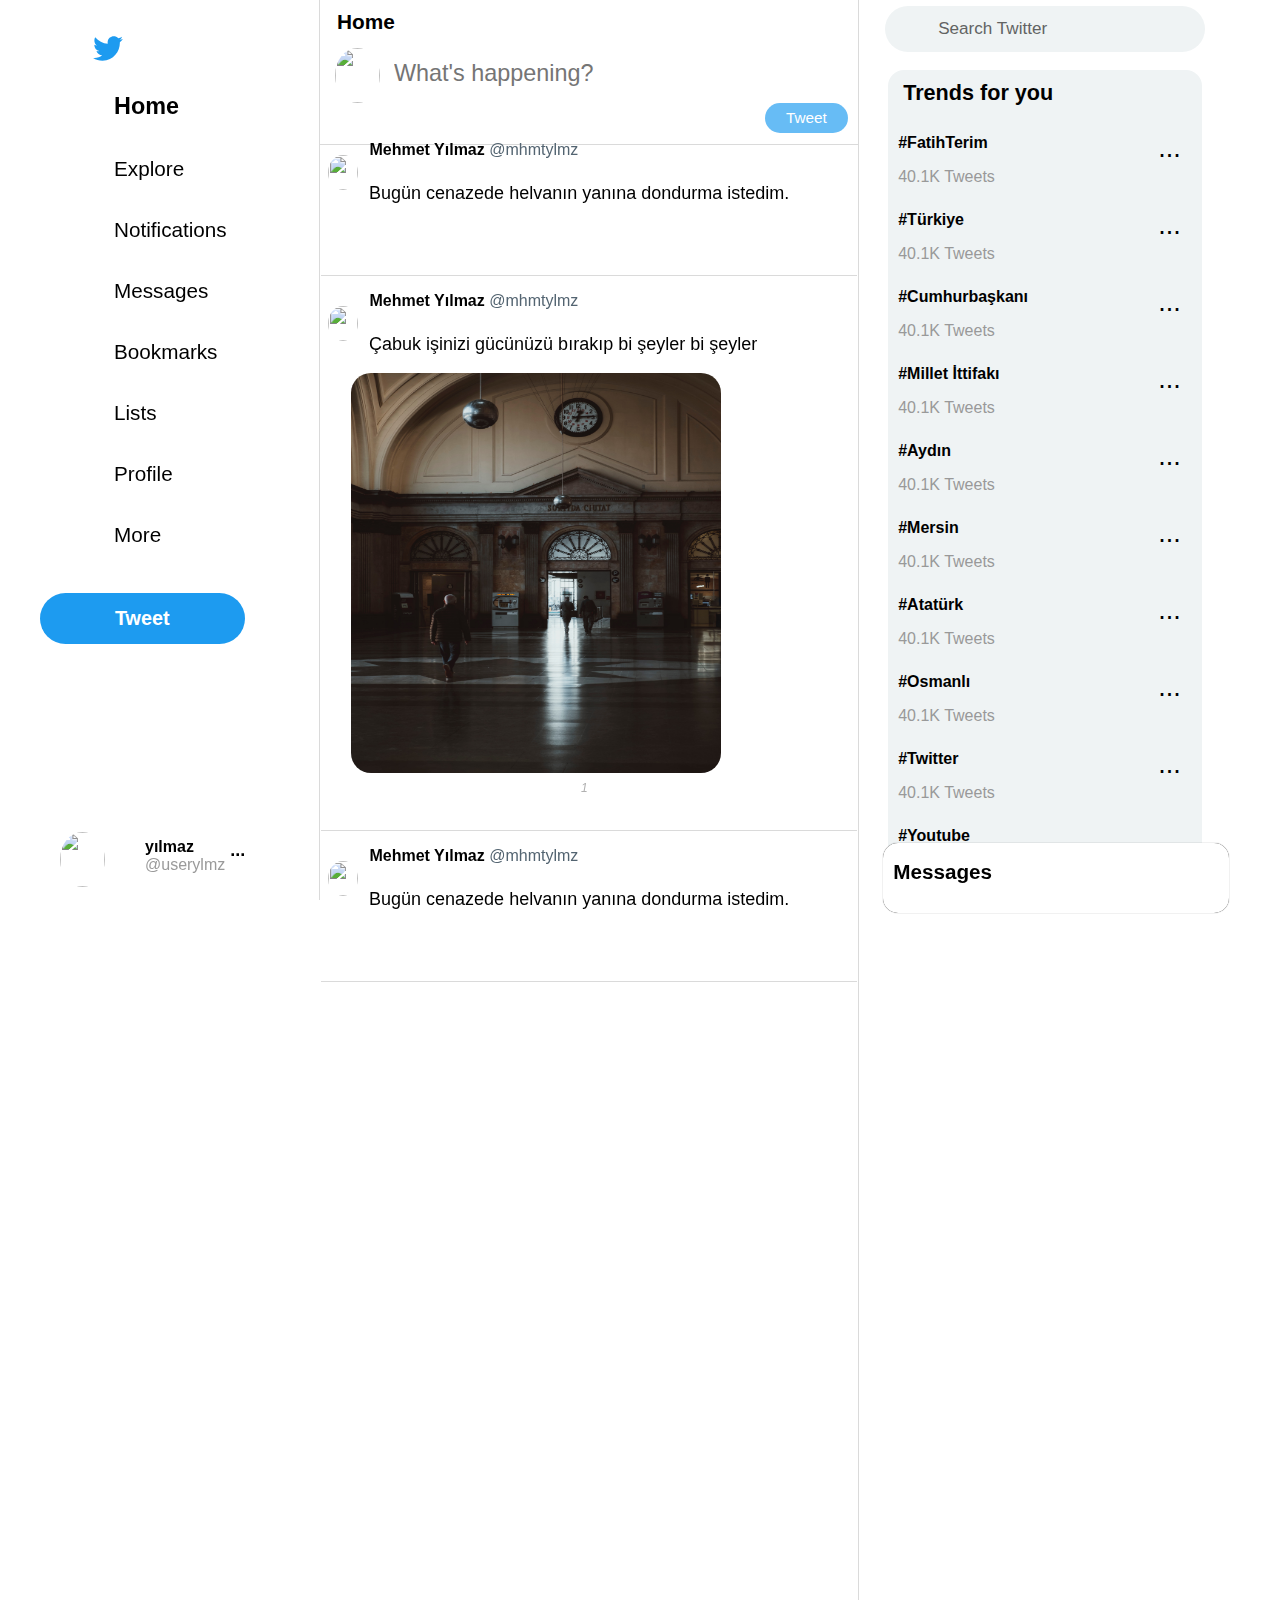
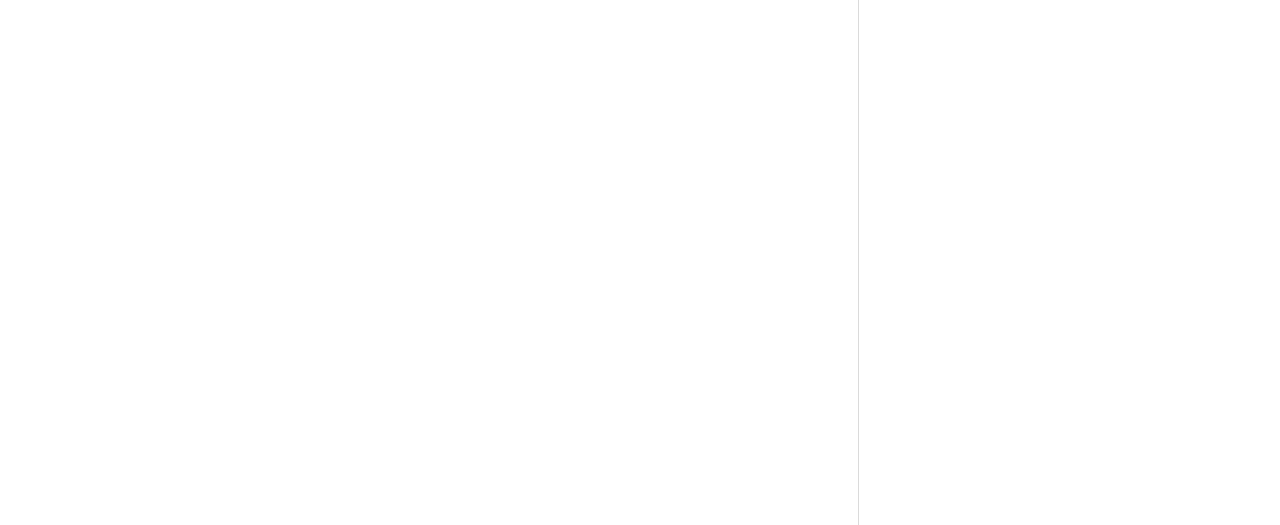
==== index.html @ 1d2d5c1d "finished" ====
<!DOCTYPE html>
<html lang="en">
<head>
    <meta charset="UTF-8">
    <meta http-equiv="X-UA-Compatible" content="IE=edge">
    <meta name="viewport" content="width=device-width, initial-scale=1.0">
    <link rel="stylesheet" href="https://cdnjs.cloudflare.com/ajax/libs/font-awesome/6.1.2/css/all.min.css" integrity="sha512-1sCRPdkRXhBV2PBLUdRb4tMg1w2YPf37qatUFeS7zlBy7jJI8Lf4VHwWfZZfpXtYSLy85pkm9GaYVYMfw5BC1A==" crossorigin="anonymous" referrerpolicy="no-referrer" />
    <link href="https://fonts.googleapis.com/icon?family=Material+Icons" rel="stylesheet">
    <link rel="stylesheet" href="style.css">
    <script src="index.js"></script>
    <title>Home/Twitter</title>
</head>
<body>
    <header>
        <div class="fixed">
           <button class="active-btn" onclick="activeSidebar()"> <img width="30" height="35px" style="border-radius: 50%; margin:15px 7px;"  src="images/profile.jpg" alt=""> </button>
            <h1>Home</h1>
            <i class="fa-regular fa-star"></i>
         </div>
         <div class="fixed-mobile">
            <button class="active-btn" onclick="activeSidebar()"> 
                <img width="30" height="35px" style="border-radius: 50%; margin:15px 7px;"  src="images/profile.jpg" alt=""> 
            </button>
             <h1>Home</h1>
             <i class="fa-regular fa-star"></i>
          </div>
        <div class="public">
         <div id="sidebarLeftMobile">
            <h2 style="position: absolute; font-size: 15px; margin-left:-15px; margin-top: 15px; top: 0;">Account İnfo</h2>
            <button type="button" onclick="closeSidebar()" id="close" aria-hidden="true">&times;</button>
            <a href="">
                  <img height="45px" width="35px" style="border-radius: 50%;" src="images/profile.jpg" alt="">
            </a>
            <i id="plus" class="fa-light fa-plus"></i>
            <p><strong>Yılmaz</strong> <br> <span style="padding: 0; color: gray;">@userylmz</span>
            <br> <br> <strong>500</strong> <span style="padding: 0;">Fallowing</span style="padding:0;"> <strong>400</strong> <span style="padding: 0;">Fallowers</span> </p>
            <a href="profile.html"><i class="fa-regular fa-user"></i><span>Profile</span></a> 
            <a href="lists.html"><i class="fa-solid fa-list"></i><span>Lists</span></a>
            <a href="explore.html"><i class="fa-solid fa-location-dot"></i><span>Topics</span></a>
            <a href="bookmarks.html"><i class="fa-regular fa-bookmark"></i><span>Bookmarks</span></a>
            <a href=""><i class="fa-solid fa-bolt"></i><span>Moments</span></a>
            <a href=""><i class="fa-regular fa-newspaper"></i><span>NewsLetters</span></a>
            <a href=""><i class="fa-solid fa-rocket"></i><span>Proffessionals</span></a>
            <a href=""><i class="fa-solid fa-arrow-up-right-from-square"></i><span>Twitter Ads</span></a>
            <a href=""><i class="fa-solid fa-chart-simple"></i><span>Analytics</span></a>
            <a href=""><i class="fa-solid fa-gear"></i><span>Setting & Privacy</span></a>
            <a href=""><i class="fa-solid fa-question"></i><span style="padding-left: 25px;">Help Center</span></a>
            <a href=""><i class="fa-solid fa-database"></i><span>Data Saver</span>
            <label class="toggle-switch">
            <input type="checkbox" checked>
            <span class="switch-box circle"></span>
            </label>
            </a>
            <a href=""><i class="fa-solid fa-display"></i><span style="padding-left: 14px;">Display</span></a>
            <hr>
            <a href=""><span>Log out</span></a>
        </div>   
        <div class="sidebar-left">
        <div class="navbar">
         <a href="index.html"><i><img width="30" src="images/Twitter-logo.svg"  alt=""></i></a>
         <a href="index.html"><i class="fa-solid fa-house-chimney-window"></i><span style="font-weight: bold; font-size:2.6vh;">Home</span></a>
         <a href="explore.html"><i class="fa-regular fa-hashtag"></i><span>Explore</span></a>
         <a href="notifications.html"><i class="fa-regular fa-bell"></i><span>Notifications</span></a>
         <a href="messages.html"><i class="fa-regular fa-envelope"></i><span>Messages</span></a>
         <a href="bookmarks.html"><i class="fa-regular fa-bookmark"></i><span>Bookmarks</span></a>
         <a href="lists.html"><i class="fa-solid fa-list"></i><span>Lists</span></a>
         <a href="profile.html"><i class="fa-regular fa-user"></i><span>Profile</span></a>
         <a href=""><i class="fa-solid fa-ellipsis"></i><span>More</span></a>
         <button class="twet-btn" >Tweet</button>
         <button class="twet-btn-circle">+<i class="fa-solid fa-feather-pointed"></i></button>
        </div>
    </div>
         <div class="sidebar-sub">
            <img height="55px" width="45px" style="border-radius: 50%;" src="images/profile.jpg" alt="">
            <p><strong>yılmaz</strong><br> <span style="color:rgba(128, 128, 128, 0.796);">@userylmz</span></p>
            <p style="float:right; margin-left:-5px; font-weight: bold;
            font-size: 2vh;">...</p>
         </div>
         <div class="sidebar-top">
         <div style="display: flex;">
            <img style="margin-left: 15px; border-radius: 50%;" width="45" height="55px" src="images/profile.jpg" alt="">
            <input placeholder="What's happening?" type="text">
         </div>
         <div class="sidebar-top-icon">
         <a href=""><i class="fa-regular fa-image"></i></a>
         <a href=""><i class="fa-solid fa-gift"></i></a>
         <a href=""><i class="fa-solid fa-square-poll-horizontal"></i></a>
         <a href=""><i class="fa-regular fa-face-grin"></i></i></a>
         <a href=""><i class="fa-regular fa-calendar"></i></a>
         <a href=""><i class="fa-solid fa-location-dot"></i></a>
         <button>Tweet</button>
        </div>
        </div>
        <div>
            <button class="tweet-btn-mobile">+<i class="fa-solid fa-feather"></i></button>
        </div>
        <div class="bottombox">
            <a href="index.html"><i class="fa-solid fa-house-chimney-window"></i></a>
            <a href="explore.html"><i class="fa-solid fa-magnifying-glass"></i></a>
            <a href="notifications.html"><i class="fa-regular fa-bell"></i></a>
            <a href="messages.html"><i class="fa-regular fa-envelope"></i></a>
        </div>
    </div>
    <div class="rightbox">
        <div class="search-container">
            <form action="">
              <button type="submit"><i class="fa-solid fa-magnifying-glass"></i></button>
              <input type="text" placeholder="Search Twitter" name="search">
            </form>
          </div>
          <div class="trend-container">
           <h2 style="font-size: 2.4vh; padding-left:15px; padding-top: 10px;">Trends for you</h2>
            <div class="trendbox">
            <a href="">#FatihTerim
            <p>40.1K Tweets</p>
            <button style="float: right;">...</button>
            </a>
           </div>
           <div class="trendbox">
            <a href="">#Türkiye
            <p>40.1K Tweets</p>
            <button style="float: right;">...</button>
            </a>
           </div>
           <div class="trendbox">
            <a href="">#Cumhurbaşkanı
            <p>40.1K Tweets</p>
            <button style="float: right;">...</button>
            </a>
           </div>
           <div class="trendbox">
            <a href="">#Millet İttifakı
            <p>40.1K Tweets</p>
            <button style="float: right;">...</button>
            </a>
           </div>
             <div class="trendbox">
            <a href="">#Aydın
            <p>40.1K Tweets</p>
            <button style="float: right;">...</button>
            </a>
           </div>
           <div class="trendbox">
            <a href="">#Mersin
            <p>40.1K Tweets</p>
            <button style="float: right;">...</button>
            </a>
           </div>
           <div class="trendbox">
            <a href="">#Atatürk
            <p>40.1K Tweets</p>
            <button style="float: right;">...</button>
            </a>
           </div>
           <div class="trendbox">
            <a href="">#Osmanlı
            <p>40.1K Tweets</p>
            <button style="float: right;">...</button>
            </a>
           </div>
           <div class="trendbox">
            <a href="">#Twitter
            <p>40.1K Tweets</p>
            <button style="float: right;">...</button>
            </a>
           </div>
           <div class="trendbox">
            <a href="">#Youtube
            <p>40.1K Tweets</p>
            <button style="float: right;">...</button>
            </a>
           </div>
           <a style="font-weight: normal; position:relative; top: -5px; color:rgb(29, 155, 240);" href="">Show more</a>
          </div>
          <div onclick="activeMessages()" class="messages-container">
            <h2 style="padding-left:10px; font-size: 2.3vh;">Messages</h2>
            <div class="messages-icon-box">
             <a href=""><i class="fa-solid fa-envelope-circle-check"></i></a>
             <a href=""><i class="fa-solid fa-chevron-up"></i></a>
            </div>
           </div>
            <div id="onMessageBox">
             <h3 style="margin-left: 10px;">Messages</h3>
             <i onclick="offMessageBox()" id="off" style="float:right; margin-right:10px; position:relative; top:-40px;" class="fa-solid fa-x"></i>
             <div style="height: 80px; width: 98%; position: relative; left: 5px; top: -10px;" class="tweet-box">
                 <img  width="30" height="35px" style="border-radius: 50%; margin:15px 7px;" src="images/profil1.webp" alt="">
                 <a href="">Kemal <span>@kmlfln . 7 Sep</span>
                 </a>
                 <p style="position: relative; left: 49px; top: -45px;" ><span>You awesome</span></p>
             </div>
             <div style="height: 80px; width: 98%; position: relative; left: 5px; top: -10px;" class="tweet-box">
                 <img  width="30" height="35px" style="border-radius: 50%; margin:15px 7px;" src="images/profil1.webp" alt="">
                 <a href="">Kemal <span>@kmlfln . 7 Sep</span>
                 </a>
                 <p style="position: relative; left: 49px; top: -45px;" ><span>You awesome</span></p>
             </div>
             <div style="height: 80px; width: 98%; position: relative; left: 5px; top: -10px;" class="tweet-box">
                 <img  width="30" height="35px" style="border-radius: 50%; margin:15px 7px;" src="images/profil1.webp" alt="">
                 <a href="">Kemal <span>@kmlfln . 7 Sep</span>
                 </a>
                 <p style="position: relative; left: 49px; top: -45px;" ><span>You awesome</span></p>
             </div>
             <div style="height: 80px; width: 98%; position: relative; left: 5px; top: -10px;" class="tweet-box">
                 <img  width="30" height="35px" style="border-radius: 50%; margin:15px 7px;" src="images/profil1.webp" alt="">
                 <a href="">Kemal <span>@kmlfln . 7 Sep</span>
                 </a>
                 <p style="position: relative; left: 49px; top: -45px;" ><span>You awesome</span></p>
             </div>
             <div style="height: 80px; width: 98%; position: relative; left: 5px; top: -10px;" class="tweet-box">
                 <img  width="30" height="35px" style="border-radius: 50%; margin:15px 7px;" src="images/profil1.webp" alt="">
                 <a href="">Kemal <span>@kmlfln . 7 Sep</span>
                 </a>
                 <p style="position: relative; left: 49px; top: -45px;" ><span>You awesome</span></p>
             </div>
             <div style="height: 80px; width: 98%; position: relative; left: 5px; top: -10px;" class="tweet-box">
                 <img  width="30" height="35px" style="border-radius: 50%; margin:15px 7px;" src="images/profil1.webp" alt="">
                 <a href="">Kemal <span>@kmlfln . 7 Sep</span>
                 </a>
                 <p style="position: relative; left: 49px; top: -45px;" ><span>You awesome</span></p>
             </div>
          <div class="follow-container">
            <h2 style="font-size: 2.4vh; padding-left:15px; padding-top: 10px;">Who to follow</h2>
            <div class="followbox">
            <img  width="30" height="35px" style="border-radius: 50%; margin:15px 7px;" src="images/follow.jpg" alt="">
            <a href="">Mehmet Yılmaz
            <p>@mhmtylmz</p>
            <button style="float: right;">Follow</button>
            </a>
          </div>
          <div class="followbox">
            <img  width="30" height="35px" style="border-radius: 50%; margin:15px 7px;" src="images/follow.jpg" alt="">
            <a href="">Mehmet Yılmaz
            <p>@mhmtylmz</p>
            <button style="float: right;">Follow</button>
            </a>
          </div>
          <div class="followbox">
            <img  width="30" height="35px" style="border-radius: 50%; margin:15px 7px;" src="images/follow.jpg" alt="">
            <a href="">Mehmet Yılmaz
            <p>@mhmtylmz</p>
            <button style="float: right;">Follow</button>
            </a>
          </div>
          <a style="font-weight: normal; position:relative; top: -5px; left: 10px; color:rgb(29, 155, 240); text-decoration: none;" href="">Show more</a>
          </div>
          <div class="footer">
           <a href="">Terms Of Service</a>
           <a href="">Privacy Pollicy</a>
           <a href="">Cookie Pollicy</a>
           <a href="">Imprint</a>
           <a href="">Accessibility</a>
           <a href="">Ads info</a>
           <a href="">More...</a>
           <p>©2022 Twitter, Inc</p>
          </div>
          <div class="empty">
          </div>
    </div>
    </header>
    <main>
        <div class="tweet-box">
            <img  width="30" height="35px" style="border-radius: 50%; margin:15px 7px;" src="images/follow.jpg" alt="">
            <a href="">Mehmet Yılmaz <span>@mhmtylmz</span>
                </a>
                <p>Bugün cenazede helvanın yanına dondurma istedim.</p>
                <div class="tweet-icon-box">
                    <i class="fa-regular fa-comment"></i>
                    <i class="fa-solid fa-retweet"></i>
                    <i class="fa-regular fa-heart"></i>
                    <i class="fa-solid fa-arrow-up-from-bracket"></i> 
                </div>
        </div>
        <div class="tweet-box">
          <img  width="30" height="35px" style="border-radius: 50%; margin:15px 7px;" src="images/follow.jpg" alt="">
          <a href="">Mehmet Yılmaz <span>@mhmtylmz</span>
              </a>
              <p>Çabuk işinizi gücünüzü bırakıp bi şeyler bi şeyler</p>
              <div class="tweet-img-box">
                <img  class="tweet-img" width="370px" height="400px" src="images/twet-img.jpg" alt="">
              </div>
              <div class="tweet-icon-box">
                  <i class="fa-regular fa-comment"></i>
                  <i class="fa-solid fa-retweet"></i>
                  <i style="color: red;" class="fa-solid fa-heart"><span style="margin-left:15px; color:rgb(177, 177, 177); font-size: 12px;">1</span></i>
                  <i class="fa-solid fa-arrow-up-from-bracket"></i> 
              </div>
      </div>
      <div class="tweet-box">
        <img  width="30" height="35px" style="border-radius: 50%; margin:15px 7px;" src="images/follow.jpg" alt="">
        <a href="">Mehmet Yılmaz <span>@mhmtylmz</span>
            </a>
            <p>Bugün cenazede helvanın yanına dondurma istedim.</p>
            <div class="tweet-icon-box">
                <i class="fa-regular fa-comment"></i>
                <i class="fa-solid fa-retweet"></i>
                <i class="fa-regular fa-heart"></i>
                <i class="fa-solid fa-arrow-up-from-bracket"></i> 
            </div>
    </main>
</body>
</html>
---- style.css ----
body {
    margin: 0;
    padding: 0;
    font-family: Arial, Helvetica, sans-serif;
}



.sidebar-left {
    border-right: .1px solid rgb(218, 218, 218);
    box-sizing: border-box;
    position: fixed;
    top: 0;
    bottom: 0;
}

.navbar {
    position: absolute;
    margin: 10px;
    border: none;
}


.sidebar-left a {
    display: block;
    position: relative;
    font-size: 2.3vh;
    color: black;
    text-decoration: none;
    border: 1px solid white;
    border-radius: 500px;
    margin-top: 15px;
    padding: 10px 8px;
}


.sidebar-left a:hover {
    background-color: rgb(209, 209, 209);
}

.sidebar-left a:active {
 font-weight:bold;
}

.twet-btn {
    color: white;
    font-size: 2.2vh;
    font-weight: bold;
    background-color: rgb(29, 155, 240);
    padding: 14px 75px;
    border: 1px none rgb(29, 155, 240);
    border-radius: 100px;
    margin-top: 35px;
    position: relative;
}

.twet-btn-circle {
    display: none;
}

#sidebarLeftMobile {
    display: none;
}

.sidebar-sub {
  position: fixed;
  bottom: 0;  
  width: 24%;
  display: flex;
}

.sidebar-sub img {
 position: relative;
 left: 70px;
}

.sidebar-sub p {
    position: relative;
    display: block;
    left: 90px;
    top: -10px;
}


.fixed {
    position: fixed;
    border-right: .1px solid rgb(218, 218, 218);
    box-sizing: border-box;
    top: 0;
    left: 20.1%;
    width: 40%;
    max-width: 60%;
    display: flex;
    z-index: 1;
    background-color: white;
}

.fixed i {
    position: absolute;
    top: 10px;
    right: 0;
    margin-right: 10px;
}

.fixed h1 {
    font-size: 1.3em;
    font-weight: bold;
    margin-left: 5px;
    margin-top: 10px;
}

.sidebar-top {
    border-right: .1px solid rgb(218, 218, 218);
    border-bottom: .1px solid rgb(218, 218, 218);
    box-sizing: border-box;
    position: relative;
    top: 48px;
    left: 25%;
    width: 42.1%;
    height: auto;
    background-color: rgb(258 255 255 / 1);
    overflow: visible;
}

input {
    margin-left: 12px;
    margin-top: -5px;
    border:none; 
    font-size: 2.7vh;
    direction: ltr;
    white-space: pre-wrap;
    outline: none;
    user-select: text;
    white-space: pre-wrap;
    overflow-wrap: break-word;
}

input[type=text]:focus {
  border-radius: 200px white;
  border: none;
  direction: ltr;
  white-space: pre-wrap;
  }

.sidebar-top-icon {
    display: flex;
    margin-top: 10px;
    margin-left: 72px;
    margin-bottom: 13px;
}

.sidebar-top i {
    margin-left: 10px;
    color: rgb(29, 155, 240);;
}

.sidebar-top button {
    color: white;
    font-size: 1.7vh;
    line-height: 20px;
    background-color: rgba(29, 156, 240, 0.675);
    padding: 5px 21px;
    border: 1px none rgb(29, 155, 240);
    border-radius: 100px;
    position: absolute;
    top: 55px;
    right: 0;
    margin-right: 10px;
}

.fixed-mobile {
    display: none;
}

.rightbox {
    position: absolute;
    display: block;
    top: 0;
    right: 0;
    width: 31%;
    height: 165%;
    margin-top:1px;
}

.search-container input[type=text] {
    background-color: rgb(239 243 244);
    margin-top: 5px;
    font-size: 1.9vh;
    padding: 13px;
    border-radius: 23px;
    width: 74%;
    position: relative;
    left: -10px;
}

.search-container input::-webkit-input-placeholder { 
    margin-left: 50px;
    padding-left: 40px;
    color: rgb(98, 99, 99);
    font-size: 1.9vh;
}


.search-container button {
   position: absolute;
   border: none;
   top: 20px;
   font-size: 2.2vh;
   left: 10px;
   z-index: 1;
   color: rgb(159, 159, 159);
}

.trend-container {
    background-color: rgb(239 243 244);
    width: 79%;
    height: auto;
    border-radius: 16px;
    margin-top: 15px;
    position: relative;
    left: 5px;
    display: block;
}

.trend-container a {
    padding-left: 10px;
    position: relative;
    top: 10px;
    text-decoration: none;
    font-weight: bold;
    color: #000;
}
.trendbox {
  height: 77px;
}

.trendbox:hover {
    border: none;
    background-color: rgb(230, 232, 233);
}

.trend-container p {
    padding-left: 10px;
    padding-top: -50px;
    font-weight: lighter;
    color: rgb(153, 153, 153);
}

.trend-container button {
    position: relative;
    top: -70px;
    margin-right: 15px;
    border: none;
    font-size: 3vh;
    background: none;
}

.follow-container {
    background-color: rgb(239 243 244);
    width: 79%;
    height: auto;
    border-radius: 16px;
    margin-top: 15px;
    position: relative;
    left: 5px;
    display: block;
}

.followbox {
    height: 77px;
}

.followbox:hover {
    border: none;
    background-color: rgb(230, 232, 233);    
}

.followbox a {
    position: relative;
    top: -30px;
    text-decoration: none;
    font-weight: bold;
    color: #000;
}

.followbox p {
    font-weight: lighter;
    color: rgb(153, 153, 153);
    position: relative;
    left: 47px;
    top: -14px;
}

.followbox button {
    position: relative;
    top: -60px;
    left: -10px;
    padding: 5px 10px;
    background-color: #000;
    border-radius: 20px;
    border: none;
    color: white;
    font-weight: bold;
}

.messages-container {
    background-color: white;
    position: fixed;
    top: 93.7%;
    width: 27%;
    height: 70px;
    display: flex;
    border-radius: 15px;
    border: none;
    box-shadow: 0px 0px .7px black;
    z-index: 1;
}

.messages-icon-box {
    position: absolute;
    right: 30px;
    top: 10px;
    font-size: 2.5vh;
}

.messages-icon-box i {
    padding-left: 20px;
    color: rgb(123, 122, 122);
}

.empty {
    width: 77%;
    height: 90px;
}

.footer {
    position: relative;
    top: 15px; 
    width: 78%;
}

.footer a{
    position: relative;
    right: 0;
    padding: 5px;
    text-decoration: none;
    font-size: 1.7vh;
    color: rgb(153, 153, 153)
}

.footer p {
    position: relative;
    top: -9px;
    right: -5px;
    font-size: 1.7vh;
    color: rgb(153, 153, 153)
}

main {
    position: relative;
    top: 28px;
    left: 25%;
    width: 53.6%;
    height: 2000px;
    border-right: .1px solid rgb(218, 218, 218);
    margin: 0;
    overflow: scr;
}

.tweet-box {
    position: absolute;
    top: 10px;
    left: 25%;
    width: 71.2%;
    border-bottom: .1px solid rgb(218, 218, 218);
}

.tweet-img-box {
    position: relative;
    top: -40px;
}

.tweet-img {
    position: absolute;
    left: 30px;
    border-radius: 20px;
    box-shadow: 0px 0px .17px rgb(202, 202, 202);
}

.tweet-box:hover {
    background-color: rgb(247, 247, 247);
}

#onMessageBox {
    background-color: white;
    position: fixed;
    width: 27%;
    height: 420px;
    top: 47%;
    right: -400px;
    z-index: 1;
    box-shadow: 20px 20px 50px 15px grey;
    border: .1px solid rgb(198, 198, 198);
    border-radius: 20px;
    overflow: scroll;
}

#onMessageBox.on {
    right: 45px;
}

#onMessageBox.off {
    right: -400px;
}


@media only screen and (min-width: 300px) {
   .sidebar-left {
    display: none;
   }

   .rightbox {
    display: none;
   }

   .sidebar-sub  {
    display: none;
   }

   .fixed {
    display: none;
   }

   .sidebar-top {
    display: none;
   }

   main {
    border: none;
   }

   .fixed-mobile {
    position: fixed;
    display: flex;
    width: 100%;
    max-width: 100%;
    z-index: 1;
    background-color: white;
    top: 0;
   }

   .fixed-mobile h1 {
    font-size: 2.4vh;
    padding-top: 15px;
   }

   .fixed-mobile i {
    position: fixed;
    right: 0;
    padding-right: 12px;
    padding-top: 24px;
   }

   #sidebarLeftMobile {
    display: block;
    background-color: white;
    border-right: .1px solid rgb(218, 218, 218);
    box-sizing: border-box;
    position: absolute;
    width: 65%;
    max-width: 70%;
    top: 0;
    left: -440px;
    padding: 15% 7%;
    z-index: 1;
   }

  #sidebarLeftMobile.active
    {
   left: 0;
   }

   #sidebarLeftMobile.close
    {
    left: -440px;
   }

   .active-btn {
    background-color: white;
    border: none;
   }

   #close {
    float: right;
    margin-top: -65px;
    margin-right: -25px;
    font-size: 30px;
    color: #000;
    opacity: .7;
    border: none;
    background: none;
  }

  #plus {
    background-color:white; 
    border-radius:50% solid;  
    float:right; 
    font-size:30px;
    position: absolute;
    right: 0;
    top: 103px;
    padding-right: 25px;
  }

  #sidebarLeftMobile p {
    margin-top: 10px;
  }

  #sidebarLeftMobile a {
    display: block;
    position: relative;
    font-size: 2.5vh;
    color: black;
    text-decoration: none;
    border-radius: 500px;
    margin-top: 10px;
    margin-left: -5px;
    padding: 10px ;
  }

  #sidebarLeftMobile a:hover {
    background-color:rgb(239 243 244);
  }

  #sidebarLeftMobile span {
    padding-left: 20px;
  }

  .toggle-switch {
    position: relative;
    float: right;
    display: inline-block;
    width: 35px;
    height: 14px;
    }
    .toggle-switch input {
    display: none;
    }
    .switch-box {
    position: absolute;
    cursor: pointer;
    top: 0;
    left: 0;
    right: 0;
    bottom: 0;
    background-color: #bbb;
    -moz-transition: .4s;
    -o-transition: .4s;
    -webkit-transition: .4s;
    transition: .4s;
    }
    .switch-box:before {
    position: absolute;
    content: "";
    height: 10px;
    width: 10px;
    left: 4px;
    bottom: 2px;
    background-color: white;
    -moz-transition: .4s;
    -o-transition: .4s;
    -webkit-transition: .4s;
    transition: .4s;
    }
    input:checked + .switch-box {
    background-color: rgb(29, 155, 240);
    }
    input:checked + .switch-box:before {
    -moz-transform: translateX(20px);
    -ms-transform: translateX(20px);
    -o-transform: translateX(20px);
    -webkit-transform: translateX(20px);
    transform: translateX(20px);
    }
    .switch-box.circle {
    -moz-border-radius: 34px;
    -webkit-border-radius: 34px;
    border-radius: 34px;
    }
    .switch-box.circle:before {
    -moz-border-radius: 50%;
    -webkit-border-radius: 50%;
    border-radius: 50%;
    }

    .search-container input[type=text] {
        background-color: rgb(239 243 244);
        margin-top: 15px;
        font-size: 1.9vh;
        padding: 10px;
        border-radius: 23px;
        width: 140%;
        position: relative;
        left: -15px;
    }
    
    .search-container input::-webkit-input-placeholder { 
        margin-left: 50px;
        padding-left: 40px;
        color: rgb(98, 99, 99);
        font-size: 1.9vh;
    }

    .search-container button {
        top: 23px;
        background: none;
    }

    .tweet-box {
        position: relative;
        top: 25px;
        left: -102px;
        width: 184%;
        height: auto;
    }

    .tweet-box a {
        position: relative;
        top: -30px;
        text-decoration: none;
        color: #000;
        font-weight: bold;
    }

    .tweet-box span {
        color: rgb(83, 100, 113);
        font-weight: lighter;
    }

    .tweet-box p {
        position: relative;
        top: -35px;
        left: 48px;
        font: 14px -apple-system,BlinkMacSystemFont,"Segoe UI",Roboto,Helvetica,Arial,sans-serif;
    }

    .tweet-icon-box {
        position: relative;
        display: inline-flex;
        left: 20px;
       }
    
    .tweet-box i {
        position: relative;
        top: -20px;
        left: -15px;
        float: left;
        padding: 0 45px;
       }
    
    .tweet-img-box {
        margin-top: 10px;
        height: 400px;
    }  
    
    .bottombox {
        border-top: .1px solid rgb(218, 218, 218);
        position: fixed;
        bottom: 0;
        left: 0;
        right: 0;
        z-index: 1;
        padding: 15px 0;
        background-color: white;
    }

    .bottombox i {
        color: #000;
        font-size: 2.2vh;
        padding: 0 42px;
    }

    .tweet-btn-mobile {
        position: fixed;
        bottom: 70px;
        right: 15px;
        display: fixed;
        z-index: 1;
        color: white;
        font-size: 20px;
        background-color: rgb(29, 155, 240);
        border: none rgb(29, 155, 240);
        border-radius: 50%;
        padding: 3%;
    }

    .explore-img-box {
        position: relative;
        top: 10px;
        left: -45%;
        width: 185%;
        height: 210px;
        background-image: url(/images/explore.jpeg);
        background-position: center center;
        background-repeat: no-repeat;
        background-size: cover;
    }
    
    .profile-background {
        position: relative;
        top: 10px;
        left: -45%;
        width: 185%;
        height: 210px;
        background-image: url(/images/kapak.jpeg);
        background-position: center center;
        background-repeat: no-repeat;
        background-size: cover;
    }

    .explore-img-box p {
        color: white; 
        font-size: 1.8vh; 
        position: relative; 
        padding-top: 145px;
        padding-left: 10px;
    }

    .explore-img-box span {
        font-size: 2.7vh; 
        font-weight: bold;
    }

    .trend-container-explore {
        background-color: white;
        border-radius: 16px;
        margin-top: 15px;
        position: relative;
        width: 82.7%;
        height: auto;
        left: -45.6%;
        display: block;
    }
    
    .trend-container-explore a {
        padding-left: 10px;
        position: relative;
        top: 10px;
        text-decoration: none;
        font-weight: bold;
        color: #000;
    }
    .explore-trendbox {
      height: 77px;
    }
    
    .explore-trendbox:hover {
        border: none;
        background-color: rgb(230, 232, 233);
    }
    
    .trend-container-explore p {
        padding-left: 10px;
        padding-top: -10px;
        font-weight: lighter;
        color: rgb(153, 153, 153);
    }
    
    .trend-container-explore button {
        position: relative;
        top: -80px;
        margin-right: -235px;
        border: none;
        font-size: 3vh;
        background: none;
    }

    .messages-search {
        position:relative;
        left: -40%;
        top: 27px;
        width: 120%;
    }

    .profile-box {
        display: flex;
        position: relative;
        top: -25px;
        left: -45%;
        width: 185%;

    }
    
    .edit-profile-btn {
        position: absolute;
        top: 47px;
        right: 15px;
        border-radius: 20px;
        background-color: white;
        border: .1px solid rgb(201, 201, 201);
        padding: 7px 20px;
        font-weight: bold;
        font-size: 1.7vh;
       }
    
    .profile-user-box {
        position: relative;
        width: 178.5%;
        left: -41%;
        top: -10px;
    }   

    .profile-user-box i {
        position: relative;
        top: -17px;
    }

}

@media only screen and (min-width: 700px) {
 .sidebar-left {
    display: block;
    width: 17%;
 }

 .sidebar-left a {
    left: 60px;
 }

 .sidebar-left img {
    position: relative;
    top: 10px;
    left: -10px; 
    padding-left: 30%;
 }


 .sidebar-left span{
    display: none;
 }

 .twet-btn {
    display: none;
 }


 .tweet-btn-mobile {
    display: none;
 }

 .twet-btn-circle {
    display: block;
    position: relative;
    left:60px;
    color: white;
    font-size: 20px;
    background-color: rgb(29, 155, 240);
    border: none rgb(29, 155, 240);
    border-radius: 50%;
    margin-top: 20px;
    padding: 17%;
}

    #sidebarLeftMobile {
    display: none;
 }

 .fixed {
    position: fixed;
    display: flex;
    left: 17%;
    width: 59.5%;
    border-right: .1px solid rgb(218, 218, 218);
    z-index: 1;
 }
 
 .fixed img {
    display: none;
 }

 .fixed-mobile {
    display: none;
   }
   
 .sidebar-top {
    display: block;
    left: 17%;
    width: 59.5%;
 }  

 .sidebar-top input {
    font-size: 2.1vh;
 } 

 main {
    border-right: .1px solid rgb(218, 218, 218);
    left: 5.5%;
    width: 70.9%;
 }

 .rightbox {
    display: none;
   }

 .sidebar-sub {
    display: block;
 }

   .sidebar-sub p {
    display: none;
   }

   .sidebar-sub img {
    left: 60px;
   }

   .tweet-box {
    position: relative;
    top: 30px;
    left: 16.3%;
    width: 83.6%;
    margin-bottom: 10px;
   }

   .tweet-box a {
    position: relative;
    top: -50px;
    text-decoration: none;
    color: #000;
    font-weight: bold;
}

.tweet-box img {
    position: relative;
    top: -20px;
}

.tweet-box span {
    color: rgb(83, 100, 113);
    font-weight: lighter;
}

   .tweet-box p {
    position: relative;
    padding-right: 50px;
    top: -60px;
    left: 48px;
    font: 2vh -apple-system,BlinkMacSystemFont,"Segoe UI",Roboto,Helvetica,Arial,sans-serif;
}

   .tweet-icon-box {
    position: relative;
    display: inline-flex;
    left: 34px;
    top: -25px;
   }

   .tweet-box i {
    float: left;
    padding: 0 30px;
   }

  .glass-none {
    display: inline-block;
  }

   .bottombox {
    display: none;
   }

   .explore-img-box {
    position: relative;
    top: 10px;
    left: 16.6%;
    width: 82.8%;
    height: 250px;
    background-image: url(/images/explore.jpeg);
    background-position: center center;
    background-repeat: no-repeat;
    background-size: cover;
}

.profile-background {
    position: relative;
    top: 30px;
    left: 17%;
    width: 82%;
    height: 250px;
    background-image: url(/images/kapak.jpeg);
    background-position: center center;
    background-repeat: no-repeat;
    background-size: cover;
}

.explore-img-box p {
    color: white; 
    font-size: 1.8vh; 
    position: relative; 
    padding-top: 205px;
    padding-left: 10px;
}

.explore-img-box span {
    font-size: 2.7vh; 
 }

.trend-container-explore {
    background-color: white;
    border-radius: 16px;
    margin-top: 15px;
    position: relative;
    width: 82.7%;
    height: auto;
    left: 16.6%;
    display: block;
}

.trend-container-explore a {
    padding-left: 10px;
    position: relative;
    top: 10px;
    text-decoration: none;
    font-weight: bold;
    color: #000;
}
.explore-trendbox {
  height: 77px;
}

.explore-trendbox:hover {
    border: none;
    background-color: rgb(230, 232, 233);
}

.trend-container-explore p {
    padding-left: 10px;
    padding-top: -50px;
    font-weight: lighter;
    color: rgb(153, 153, 153);
}

.trend-container-explore button {
    position: relative;
    top: -70px;
    margin-right: 15px;
    border: none;
    font-size: 3vh;
    background: none;
}

.messages-search {
    position:relative;
    left: 18%;
    top: 5px;
    width: 56%;
}

.profile-box {
    display: flex;
    position: relative;
    top: -25px;
    left: 17%;
    width: 82%;
}

.edit-profile-btn {
    position: absolute;
    top: 65px;
    right: 15px;
    border-radius: 20px;
    background-color: white;
    border: .1px solid rgb(201, 201, 201);
    padding: 7px 20px;
    font-weight: bold;
    font-size: 1.7vh;
   }

   .profile-user-box {
    position: relative;
    width: 81.5%;
    left: 17%;
    top: -10px;
}

.profile-user-box i {
    position: relative;
    top: -18px;
}

}

@media only screen and (min-width: 1015px) {
    .sidebar-left {
        width: 25%;
    }

    .sidebar-left a {
        left: 50px;
    }

    #sidebarLeftMobile {
        display: none;
     }

    .navbar {
    position: relative;
    width: 78%;
    height: 450px;
    margin: 10px;
    top: 0;
    left: -10px;
    }
    
    .sidebar-left span {
        display: inline-flex;
        padding-left: 20px;
        color: black;
    }

    .sidebar-left i {
        padding-left: 35px;
        display: inline-block;
    }

    .sidebar-sub {
        display: flex;
    }

    .sidebar-sub p {
        display: block;
        padding-left: 10px;
       }

    .sidebar-sub img {
        display: block;
    }

    .twet-btn-circle {
        display: none;
    }

    .twet-btn {
        display: block;
        left: 40px;
    }

    .fixed {
        position: fixed;
        left: 25%;
        width: 42.1%;
        max-width: 60%;
        z-index: 1;
     }

    .sidebar-top {
        left: 25%;
        width: 42.1%;
    } 

    .sidebar-top input {
        font-size: 2.6vh;
     } 
    
    .fa-face-grin, .fa-calendar, .fa-location-dot {
        display: flex;
     }

    main {
        width: 59.8%;
        left: 7.2%;
    }

    .rightbox {
        display: block;
       }

       .search-container input[type=text] {
        background-color: rgb(239 243 244);
        margin-top: 5px;
        font-size: 1.9vh;
        padding: 13px;
        border-radius: 23px;
        width: 74%;
        position: relative;
        left: -10px;
    }
    
    .search-container input::-webkit-input-placeholder { 
        margin-left: 50px;
        padding-left: 40px;
        color: rgb(98, 99, 99);
        font-size: 1.9vh;
    }
    
    .search-container button {
       position: absolute;
       border: none;
       top: 18px;
       font-size: 2.2vh;
       left: 10px;
       z-index: 1;
       color: rgb(159, 159, 159);
    }

    .tweet-box {
        position: relative;
        top: 10px;
        left: 29.9%;
        width: 70%;
    }

    .tweet-box a {
        position: relative;
        top: -30px;
        text-decoration: none;
        color: #000;
        font-weight: bold;
    }

    .tweet-box img {
        position: relative;
        top: 5px;
    }
    

    .tweet-box span {
        color: rgb(83, 100, 113);
        font-weight: lighter;
    }

    .tweet-box p {
        position: relative;
        top: -35px;
        left: 48px;
        font: 2vh -apple-system,BlinkMacSystemFont,"Segoe UI",Roboto,Helvetica,Arial,sans-serif;
    }

    .tweet-icon-box {
        position: relative;
        display: inline-flex;
        top: -10px;
        left: 10px;
    }

    .tweet-icon-box i {
        float: left;
        color: rgb(83, 100, 113) ;
        padding: 0 50px;
    }

    .explore-img-box {
        position: relative;
        top: 10px;
        left: 30.1%;
        width: 69.5%;
        height: 300px;
        background-image: url(/images/explore.jpeg);
        background-position: center center;
        background-repeat: no-repeat;
        background-size: cover;
    }

    .profile-background {
        position: relative;
        top: 35px;
        left: 30.3%;
        width: 69.5%;
        height: 170px;
        background-image: url(/images/kapak.jpeg);
        background-position: center center;
        background-repeat: no-repeat;
        background-size: cover;
    }

    .explore-img-box p {
        color: white; 
        font-size: 1.8vh; 
        position: relative; 
        padding-top: 255px;
        padding-left: 10px;
    }
    
    .explore-img-box span {
        font-size: 2.7vh; 
     }

    .trend-container-explore {
        background-color: white;
        border-radius: 16px;
        margin-top: 15px;
        position: relative;
        width: 69.7%;
        height: auto;
        left: 30%;
        display: block;
    }
    
    .trend-container-explore a {
        padding-left: 10px;
        position: relative;
        top: 10px;
        text-decoration: none;
        font-weight: bold;
        color: #000;
    }
    .explore-trendbox {
      height: 77px;
    }
    
    .explore-trendbox:hover {
        border: none;
        background-color: rgb(230, 232, 233);
    }
    
    .trend-container-explore p {
        padding-left: 10px;
        padding-top: -50px;
        font-weight: lighter;
        color: rgb(153, 153, 153);
    }
    
    .trend-container-explore button {
        position: relative;
        top: -70px;
        margin-right: 15px;
        border: none;
        font-size: 3vh;
        background: none;
    }

    .messages-search {
        position:relative;
        left: 30%;
        top: 20px;
        width: 88%;
    }

    .profile-box {
        display: flex;
        position: relative;
        top: -25px;
        left: 30.9%;
        width: 68.5%;
    }

    .edit-profile-btn {
        position: absolute;
        top: 77px;
        right: 15px;
        border-radius: 20px;
        background-color: white;
        border: .1px solid rgb(201, 201, 201);
        padding: 7px 20px;
        font-weight: bold;
        font-size: 1.7vh;
       }

    .profile-user-box {
        position: relative;
        width: 68.5%;
        left: 30.9%;
        top: -10px;
    }

    .profile-user-box i {
        position: relative;
        top: -1px;
    }

       
}
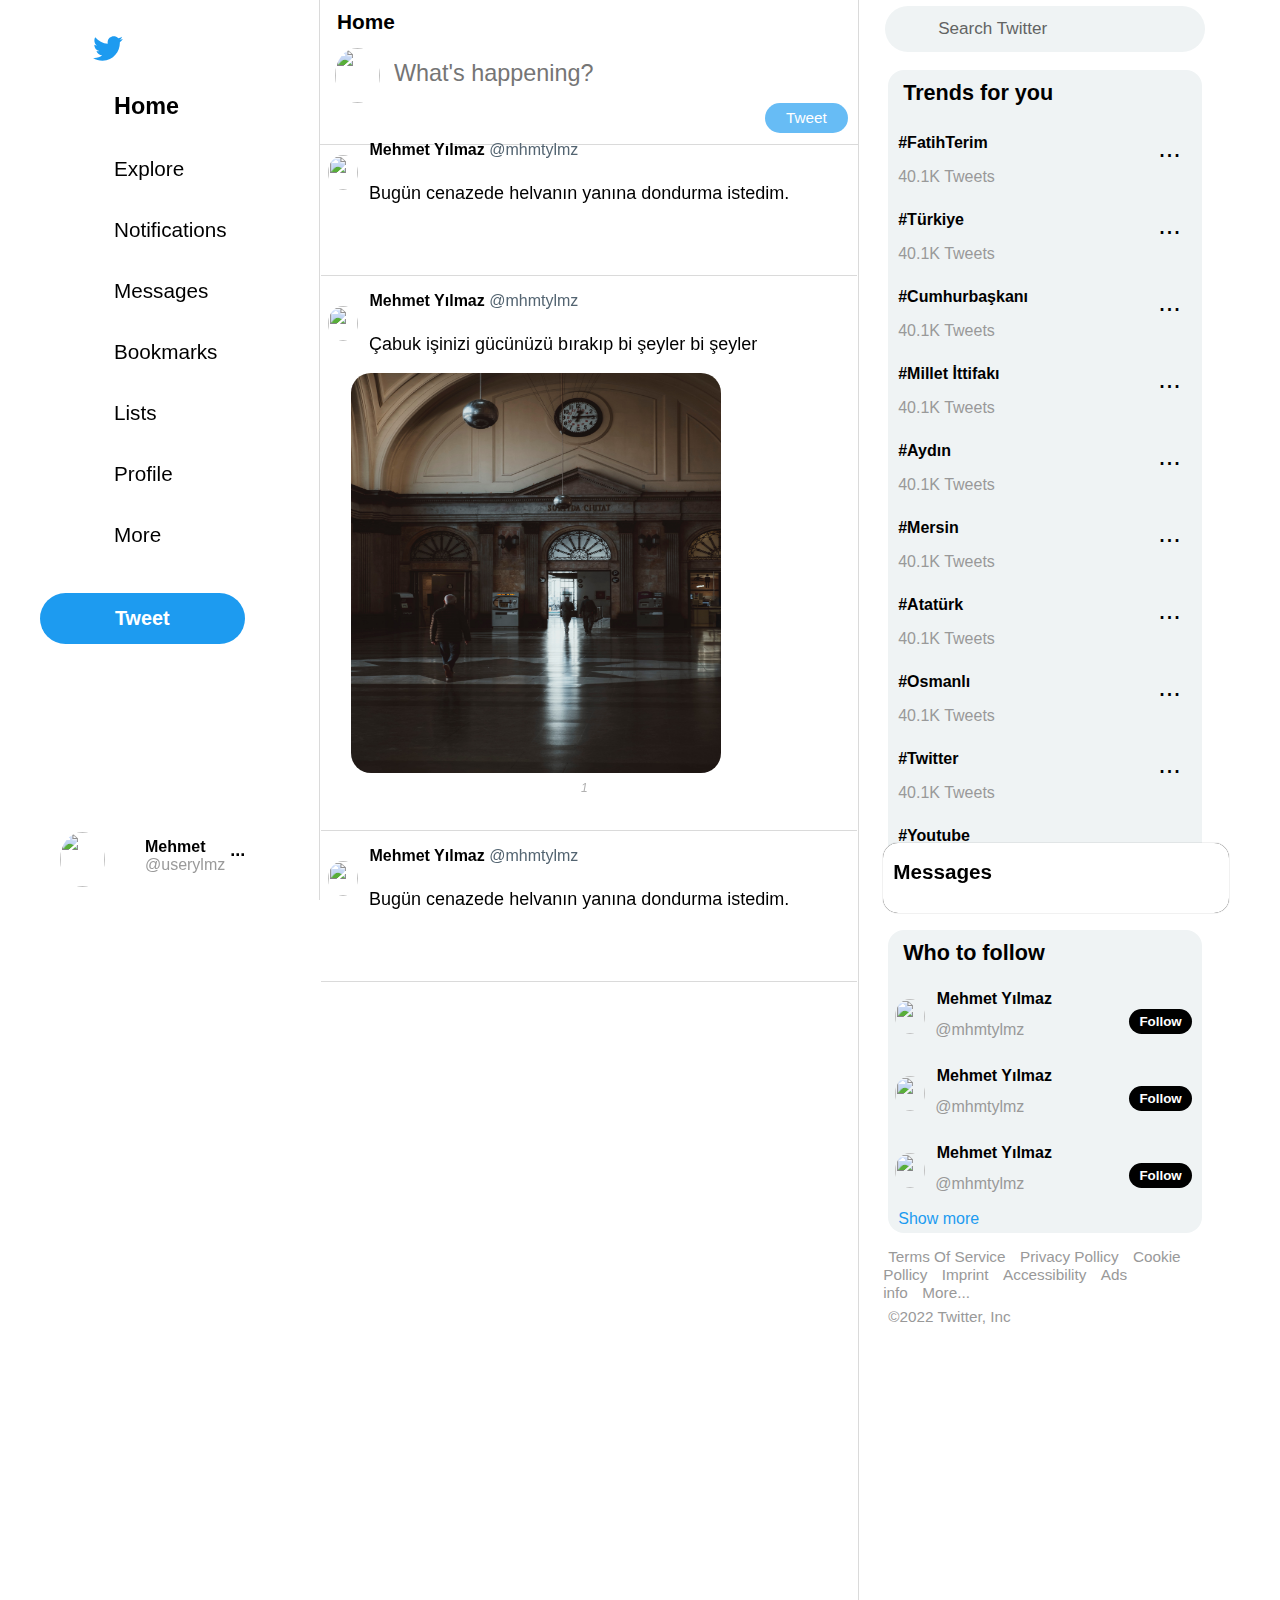
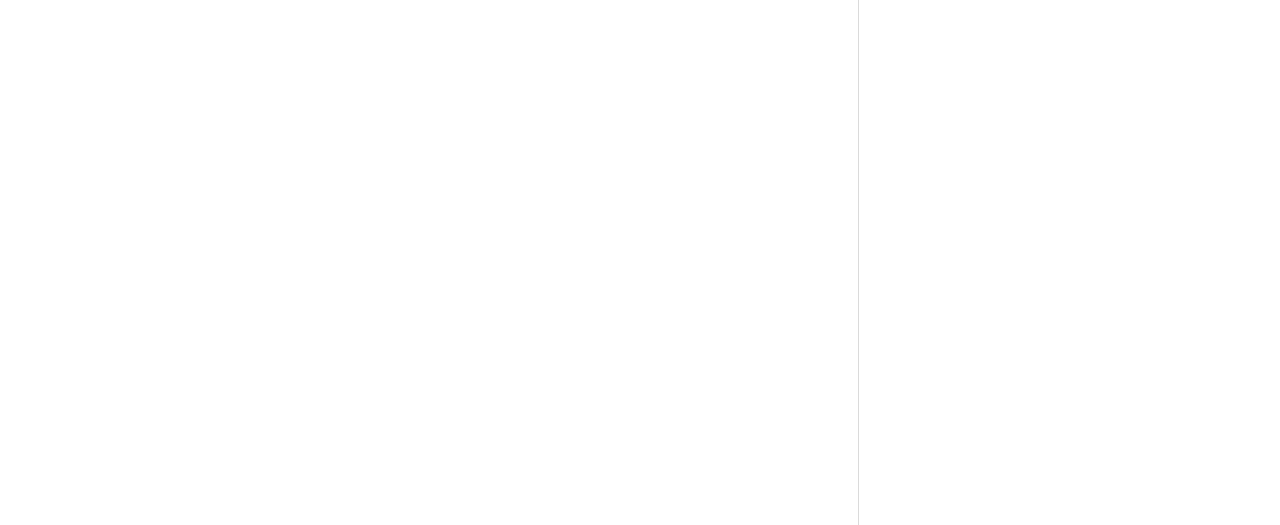
==== commit 2202dc71: "finished" ====
--- a/index.html
+++ b/index.html
@@ -72,7 +72,7 @@
     </div>
          <div class="sidebar-sub">
             <img height="55px" width="45px" style="border-radius: 50%;" src="images/profile.jpg" alt="">
-            <p><strong>yılmaz</strong><br> <span style="color:rgba(128, 128, 128, 0.796);">@userylmz</span></p>
+            <p><strong>Mehmet</strong><br> <span style="color:rgba(128, 128, 128, 0.796);">@userylmz</span></p>
             <p style="float:right; margin-left:-5px; font-weight: bold;
             font-size: 2vh;">...</p>
          </div>
@@ -218,6 +218,7 @@
                  </a>
                  <p style="position: relative; left: 49px; top: -45px;" ><span>You awesome</span></p>
              </div>
+            </div>
           <div class="follow-container">
             <h2 style="font-size: 2.4vh; padding-left:15px; padding-top: 10px;">Who to follow</h2>
             <div class="followbox">
@@ -255,7 +256,6 @@
           </div>
           <div class="empty">
           </div>
-    </div>
     </header>
     <main>
         <div class="tweet-box">
--- a/style.css
+++ b/style.css
@@ -395,9 +395,9 @@
     background-color: white;
     position: fixed;
     width: 27%;
-    height: 420px;
-    top: 47%;
-    right: -400px;
+    height: 500px;
+    top: 50%;
+    right: -600px;
     z-index: 1;
     box-shadow: 20px 20px 50px 15px grey;
     border: .1px solid rgb(198, 198, 198);
@@ -410,7 +410,7 @@
 }
 
 #onMessageBox.off {
-    right: -400px;
+    right: -600px;
 }
 
 
@@ -1328,6 +1328,54 @@
         background: none;
     }
 
+    .follow-container {
+        background-color: rgb(239 243 244);
+        width: 79%;
+        height: auto;
+        border-radius: 16px;
+        margin-top: 15px;
+        position: relative;
+        left: 5px;
+        display: block;
+    }
+    
+    .followbox {
+        height: 77px;
+    }
+    
+    .followbox:hover {
+        border: none;
+        background-color: rgb(230, 232, 233);    
+    }
+    
+    .followbox a {
+        position: relative;
+        top: -30px;
+        text-decoration: none;
+        font-weight: bold;
+        color: #000;
+    }
+    
+    .followbox p {
+        font-weight: lighter;
+        color: rgb(153, 153, 153);
+        position: relative;
+        left: 47px;
+        top: -14px;
+    }
+    
+    .followbox button {
+        position: relative;
+        top: -60px;
+        left: -10px;
+        padding: 5px 10px;
+        background-color: #000;
+        border-radius: 20px;
+        border: none;
+        color: white;
+        font-weight: bold;
+    }
+
     .messages-search {
         position:relative;
         left: 30%;
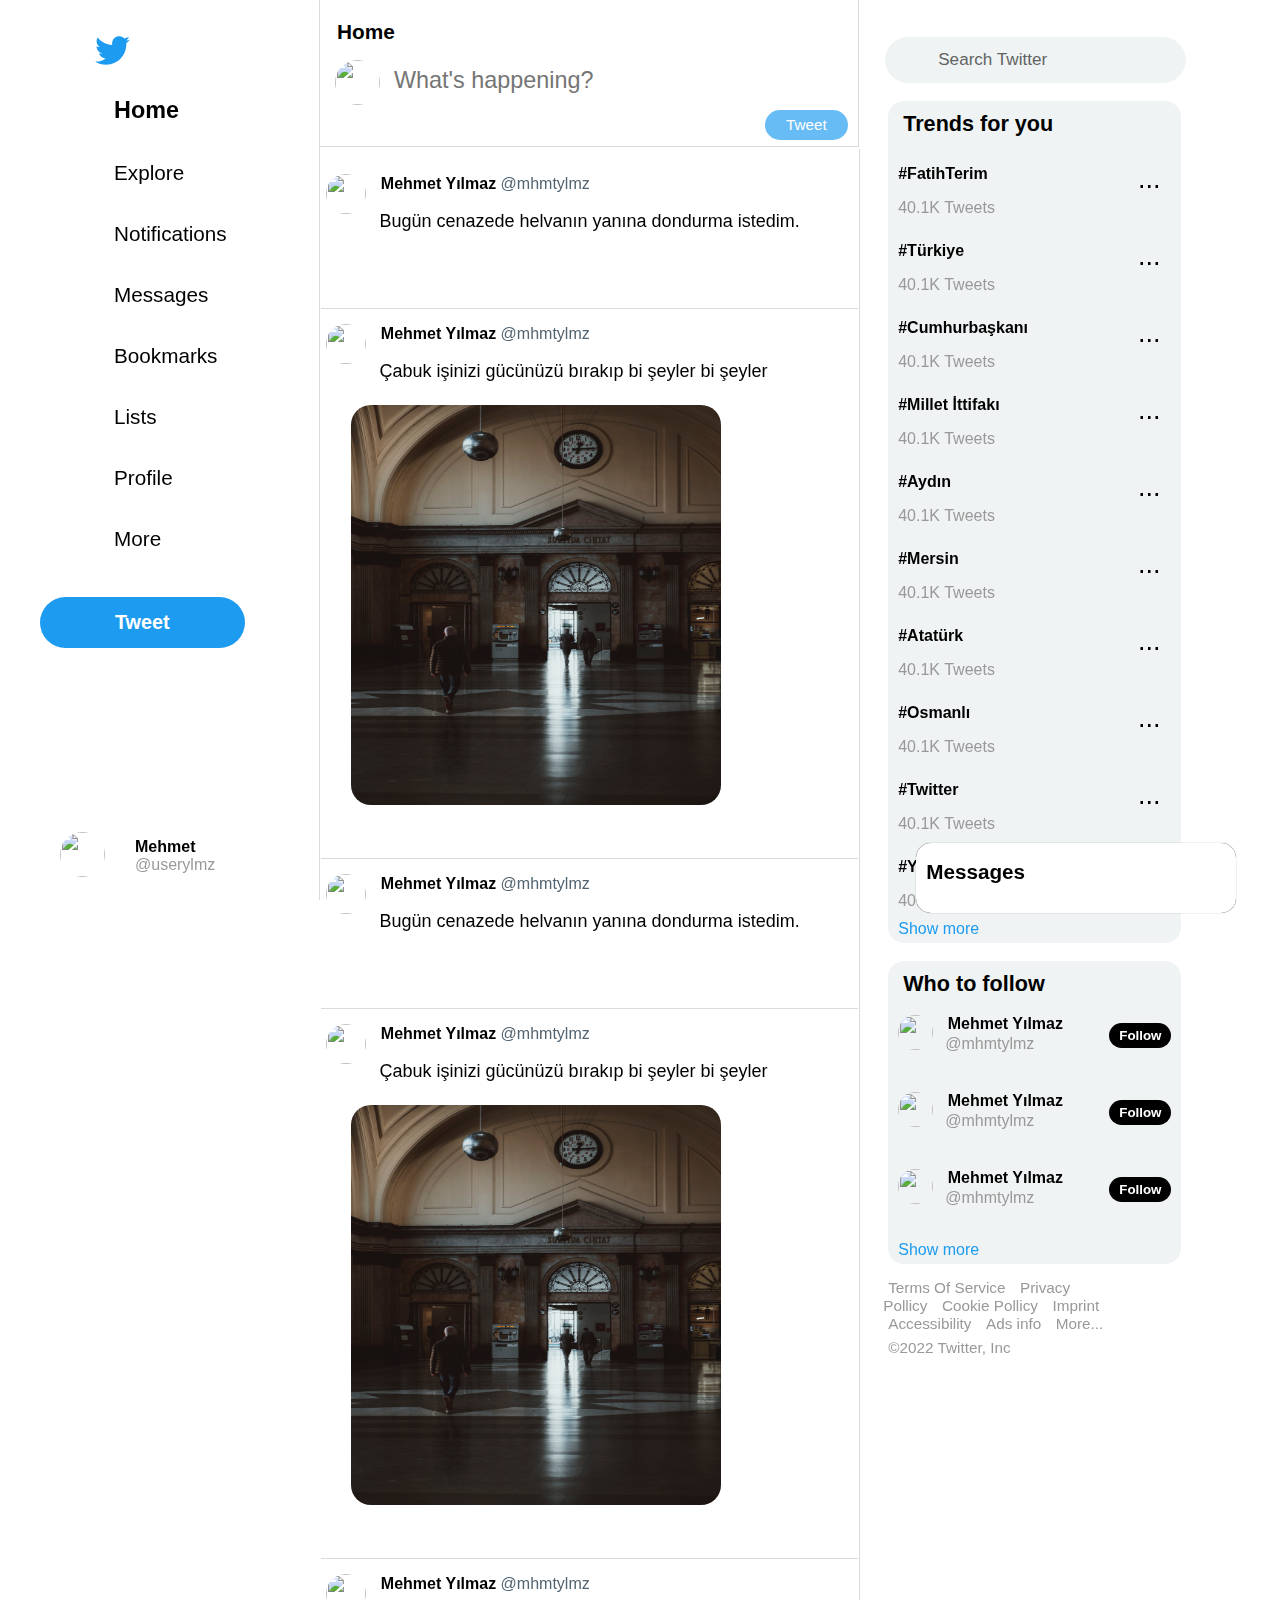
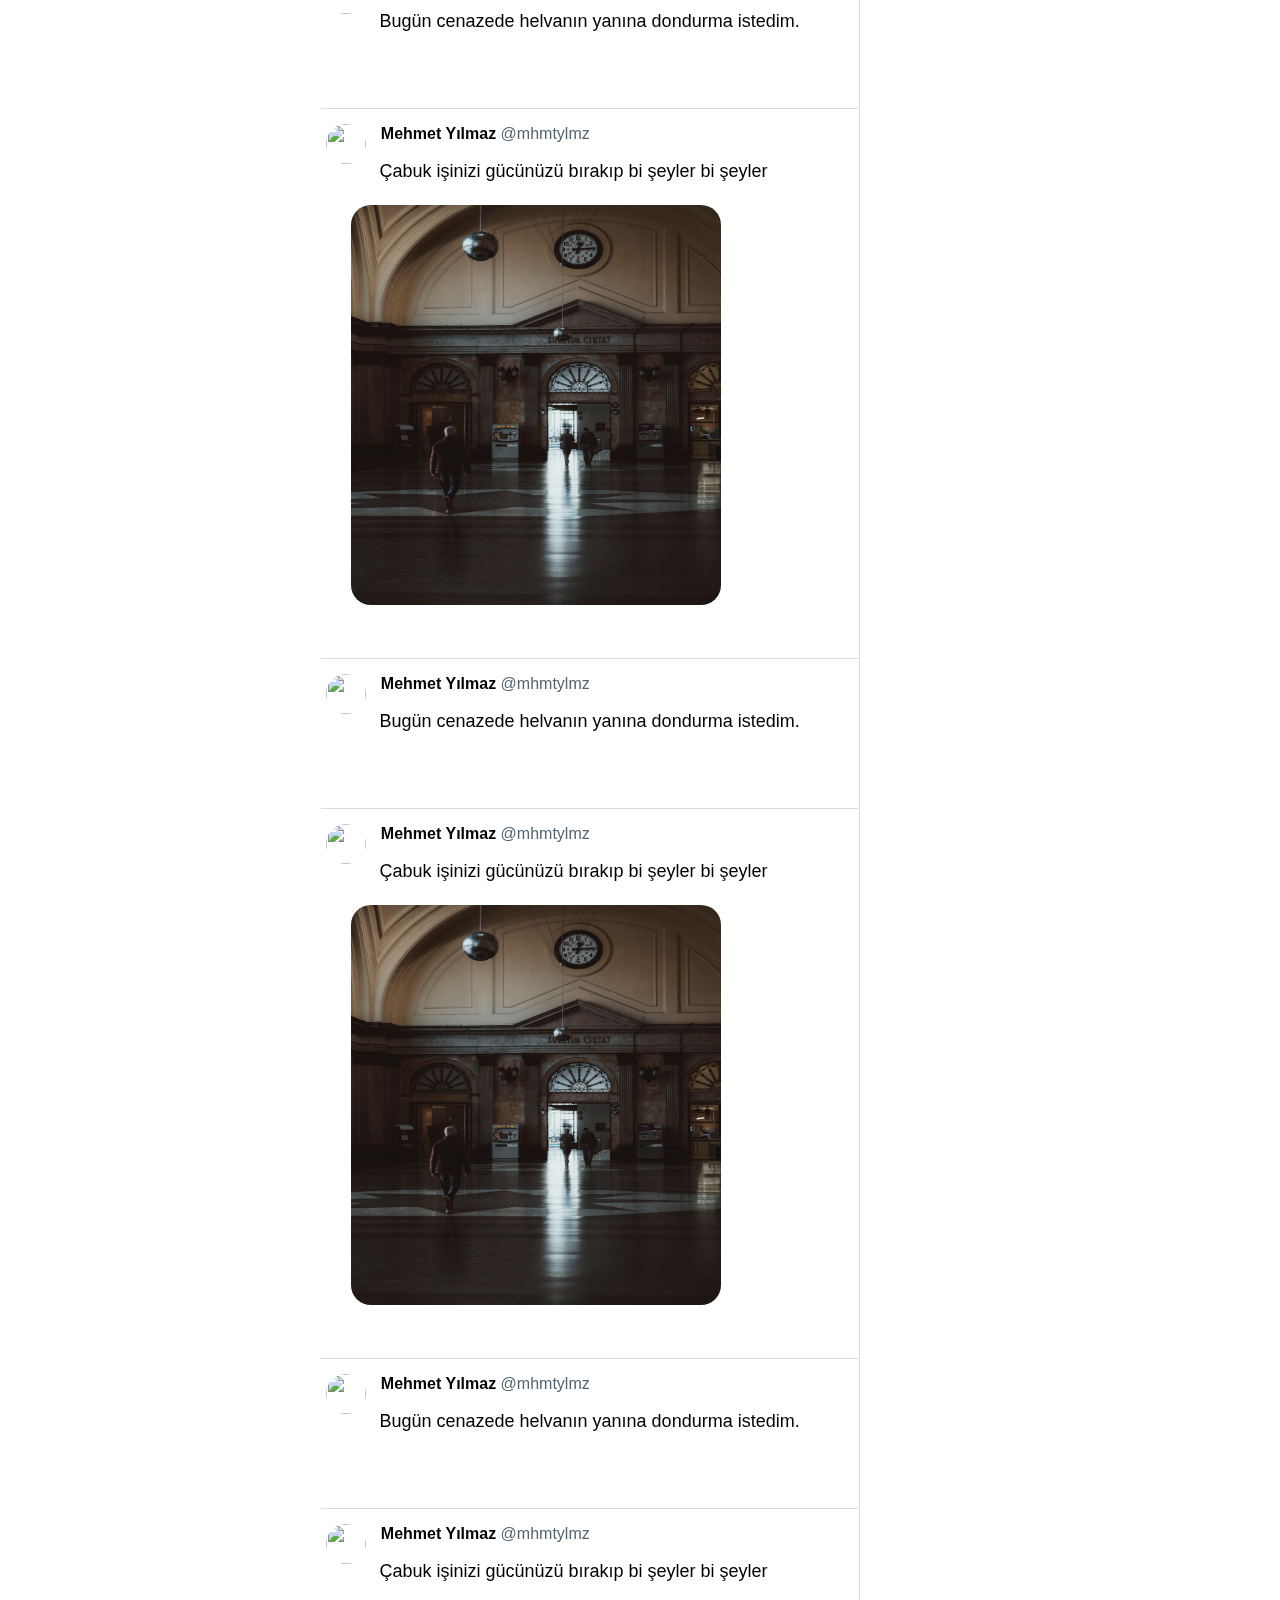
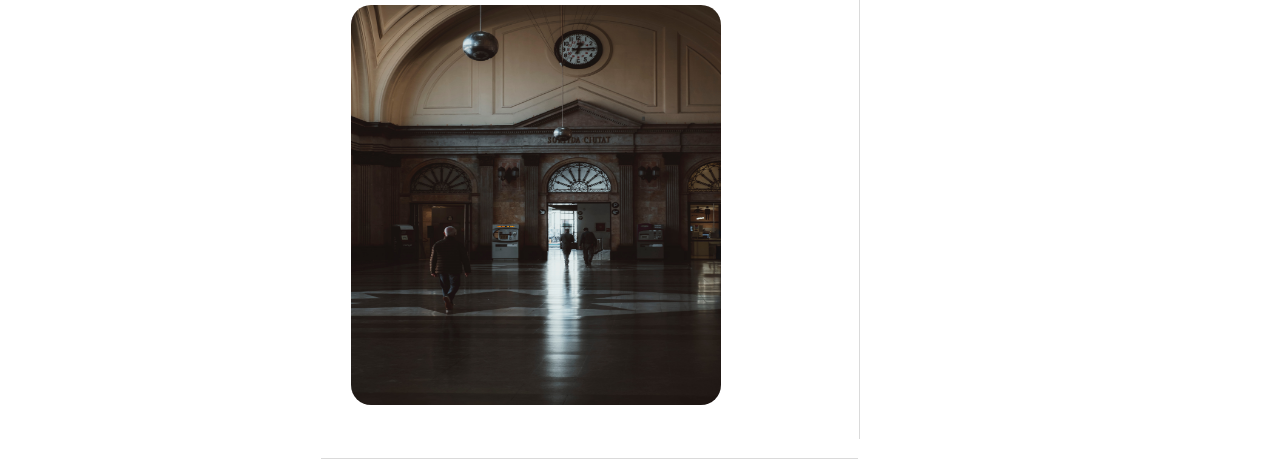
==== commit 3143160c: "finish" ====
--- a/index.html
+++ b/index.html
@@ -13,51 +13,45 @@
 <body>
     <header>
         <div class="fixed">
-           <button class="active-btn" onclick="activeSidebar()"> <img width="30" height="35px" style="border-radius: 50%; margin:15px 7px;"  src="images/profile.jpg" alt=""> </button>
+           <button class="active-btn" onclick="activeSidebar()"> <img src="images/profile.jpg" alt=""> </button>
             <h1>Home</h1>
             <i class="fa-regular fa-star"></i>
          </div>
-         <div class="fixed-mobile">
-            <button class="active-btn" onclick="activeSidebar()"> 
-                <img width="30" height="35px" style="border-radius: 50%; margin:15px 7px;"  src="images/profile.jpg" alt=""> 
-            </button>
-             <h1>Home</h1>
-             <i class="fa-regular fa-star"></i>
-          </div>
         <div class="public">
          <div id="sidebarLeftMobile">
-            <h2 style="position: absolute; font-size: 15px; margin-left:-15px; margin-top: 15px; top: 0;">Account İnfo</h2>
+            <h2>Account İnfo</h2>
             <button type="button" onclick="closeSidebar()" id="close" aria-hidden="true">&times;</button>
-            <a href="">
-                  <img height="45px" width="35px" style="border-radius: 50%;" src="images/profile.jpg" alt="">
-            </a>
+            <a href=""><img class="circle-img" src="images/profile.jpg" alt=""></a>
             <i id="plus" class="fa-light fa-plus"></i>
-            <p><strong>Yılmaz</strong> <br> <span style="padding: 0; color: gray;">@userylmz</span>
-            <br> <br> <strong>500</strong> <span style="padding: 0;">Fallowing</span style="padding:0;"> <strong>400</strong> <span style="padding: 0;">Fallowers</span> </p>
-            <a href="profile.html"><i class="fa-regular fa-user"></i><span>Profile</span></a> 
-            <a href="lists.html"><i class="fa-solid fa-list"></i><span>Lists</span></a>
-            <a href="explore.html"><i class="fa-solid fa-location-dot"></i><span>Topics</span></a>
-            <a href="bookmarks.html"><i class="fa-regular fa-bookmark"></i><span>Bookmarks</span></a>
-            <a href=""><i class="fa-solid fa-bolt"></i><span>Moments</span></a>
-            <a href=""><i class="fa-regular fa-newspaper"></i><span>NewsLetters</span></a>
-            <a href=""><i class="fa-solid fa-rocket"></i><span>Proffessionals</span></a>
-            <a href=""><i class="fa-solid fa-arrow-up-right-from-square"></i><span>Twitter Ads</span></a>
-            <a href=""><i class="fa-solid fa-chart-simple"></i><span>Analytics</span></a>
-            <a href=""><i class="fa-solid fa-gear"></i><span>Setting & Privacy</span></a>
-            <a href=""><i class="fa-solid fa-question"></i><span style="padding-left: 25px;">Help Center</span></a>
-            <a href=""><i class="fa-solid fa-database"></i><span>Data Saver</span>
-            <label class="toggle-switch">
-            <input type="checkbox" checked>
-            <span class="switch-box circle"></span>
-            </label>
-            </a>
-            <a href=""><i class="fa-solid fa-display"></i><span style="padding-left: 14px;">Display</span></a>
-            <hr>
-            <a href=""><span>Log out</span></a>
+            <div class="user-info" ><p>Yılmaz</p></div>
+            <span class="username" >@userylmz</span>
+            <div class="user-follow-info"><p class="bold"> 500 <span class="light">Following </span> 400 <span class="light">Followers</span></p></div>
+            <div class="navbar-mobile">
+                <a href="profile.html"><i class="fa-regular fa-user"></i><span>Profile</span></a> 
+                <a href="lists.html"><i class="fa-solid fa-list"></i><span>Lists</span></a>
+                <a href="explore.html"><i class="fa-solid fa-location-dot"></i><span>Topics</span></a>
+                <a href="bookmarks.html"><i class="fa-regular fa-bookmark"></i><span>Bookmarks</span></a>
+                <a href=""><i class="fa-solid fa-bolt"></i><span>Moments</span></a>
+                <a href=""><i class="fa-regular fa-newspaper"></i><span>NewsLetters</span></a>
+                <a href=""><i class="fa-solid fa-rocket"></i><span>Proffessionals</span></a>
+                <a href=""><i class="fa-solid fa-arrow-up-right-from-square"></i><span>Twitter Ads</span></a>
+                <a href=""><i class="fa-solid fa-chart-simple"></i><span>Analytics</span></a>
+                <a href=""><i class="fa-solid fa-gear"></i><span>Setting & Privacy</span></a>
+                <a href=""><i class="fa-solid fa-question"></i><span>Help Center</span></a>
+                <a href=""><i class="fa-solid fa-database"></i><span>Data Saver</span>
+                <label class="toggle-switch">
+                <input type="checkbox" checked>
+                <span class="switch-box circle"></span>
+                </label>
+                </a>
+                <a href=""><i class="fa-solid fa-display"></i><span >Display</span></a>
+                <hr>
+                <a href=""><span>Log out</span></a>
+            </div>
         </div>   
         <div class="sidebar-left">
         <div class="navbar">
-         <a href="index.html"><i><img width="30" src="images/Twitter-logo.svg"  alt=""></i></a>
+         <a href="index.html"><i><img width="35px" src="images/Twitter-logo.svg"  alt=""></i></a>
          <a href="index.html"><i class="fa-solid fa-house-chimney-window"></i><span style="font-weight: bold; font-size:2.6vh;">Home</span></a>
          <a href="explore.html"><i class="fa-regular fa-hashtag"></i><span>Explore</span></a>
          <a href="notifications.html"><i class="fa-regular fa-bell"></i><span>Notifications</span></a>
@@ -71,14 +65,12 @@
         </div>
     </div>
          <div class="sidebar-sub">
-            <img height="55px" width="45px" style="border-radius: 50%;" src="images/profile.jpg" alt="">
-            <p><strong>Mehmet</strong><br> <span style="color:rgba(128, 128, 128, 0.796);">@userylmz</span></p>
-            <p style="float:right; margin-left:-5px; font-weight: bold;
-            font-size: 2vh;">...</p>
+            <img class="circle-img" src="images/profile.jpg" alt="">
+            <p><strong>Mehmet</strong><br> <span class="gray1">@userylmz</span></p>
          </div>
          <div class="sidebar-top">
-         <div style="display: flex;">
-            <img style="margin-left: 15px; border-radius: 50%;" width="45" height="55px" src="images/profile.jpg" alt="">
+         <div class="sidebar-top-item">
+            <img class="circle-img" src="images/profile.jpg" alt="">
             <input placeholder="What's happening?" type="text">
          </div>
          <div class="sidebar-top-icon">
@@ -101,165 +93,210 @@
             <a href="messages.html"><i class="fa-regular fa-envelope"></i></a>
         </div>
     </div>
-    <div class="rightbox">
-        <div class="search-container">
-            <form action="">
-              <button type="submit"><i class="fa-solid fa-magnifying-glass"></i></button>
-              <input type="text" placeholder="Search Twitter" name="search">
-            </form>
+    </header>
+
+    <main>
+        <div class="sticky">
+            <div class="rightbox">
+                <div class="search-container">
+                    <form action="">
+                      <button type="submit"><i class="fa-solid fa-magnifying-glass"></i></button>
+                      <input type="text" placeholder="Search Twitter" name="search">
+                    </form>
+                  </div>
+                  <div class="trend-container">
+                   <h2>Trends for you</h2>
+                    <div class="trendbox">
+                    <a href="">#FatihTerim
+                    <p>40.1K Tweets</p>
+                    <button>...</button>
+                    </a>
+                   </div>
+                   <div class="trendbox">
+                    <a href="">#Türkiye
+                    <p>40.1K Tweets</p>
+                    <button>...</button>
+                    </a>
+                   </div>
+                   <div class="trendbox">
+                    <a href="">#Cumhurbaşkanı
+                    <p>40.1K Tweets</p>
+                    <button>...</button>
+                    </a>
+                   </div>
+                   <div class="trendbox">
+                    <a href="">#Millet İttifakı
+                    <p>40.1K Tweets</p>
+                    <button>...</button>
+                    </a>
+                   </div>
+                     <div class="trendbox">
+                    <a href="">#Aydın
+                    <p>40.1K Tweets</p>
+                    <button>...</button>
+                    </a>
+                   </div>
+                   <div class="trendbox">
+                    <a href="">#Mersin
+                    <p>40.1K Tweets</p>
+                    <button>...</button>
+                    </a>
+                   </div>
+                   <div class="trendbox">
+                    <a href="">#Atatürk
+                    <p>40.1K Tweets</p>
+                    <button>...</button>
+                    </a>
+                   </div>
+                   <div class="trendbox">
+                    <a href="">#Osmanlı
+                    <p>40.1K Tweets</p>
+                    <button>...</button>
+                    </a>
+                   </div>
+                   <div class="trendbox">
+                    <a href="">#Twitter
+                    <p>40.1K Tweets</p>
+                    <button>...</button>
+                    </a>
+                   </div>
+                   <div class="trendbox">
+                    <a href="">#Youtube
+                    <p>40.1K Tweets</p>
+                    <button>...</button>
+                    </a>
+                   </div>
+                   <span class="show-more" href="">Show more</span>
+                  </div>
+                  <div onclick="activeMessages()" class="messages-container">
+                    <h2>Messages</h2>
+                    <div class="messages-icon-box">
+                     <a href=""><i class="fa-solid fa-envelope-circle-check"></i></a>
+                     <a href=""><i class="fa-solid fa-chevron-up"></i></a>
+                    </div>
+                   </div>
+                    <div id="onMessageBox">
+                     <h3>Messages</h3>
+                     <i onclick="offMessageBox()" id="off" class="fa-solid fa-x"></i>
+                     <div class="messages-box">
+                         <img  class="circle-img" src="images/profil1.webp" alt="">
+                         <a href="">Kemal <span>@kmlfln . 7 Sep</span>
+                         </a>
+                         <p>You awesome</p>
+                     </div>
+                     <div class="messages-box">
+                        <img  class="circle-img" src="images/profil1.webp" alt="">
+                        <a href="">Kemal <span>@kmlfln . 7 Sep</span>
+                        </a>
+                        <p>You awesome</p>
+                    </div>
+                    <div class="messages-box">
+                        <img  class="circle-img" src="images/profil1.webp" alt="">
+                        <a href="">Kemal <span>@kmlfln . 7 Sep</span>
+                        </a>
+                        <p>You awesome</p>
+                    </div>
+                    <div class="messages-box">
+                        <img  class="circle-img" src="images/profil1.webp" alt="">
+                        <a href="">Kemal <span>@kmlfln . 7 Sep</span>
+                        </a>
+                        <p>You awesome</p>
+                    </div>
+                    <div class="messages-box">
+                        <img  class="circle-img" src="images/profil1.webp" alt="">
+                        <a href="">Kemal <span>@kmlfln . 7 Sep</span>
+                        </a>
+                        <p>You awesome</p>
+                    </div>
+                    <div class="messages-box">
+                        <img  class="circle-img" src="images/profil1.webp" alt="">
+                        <a href="">Kemal <span>@kmlfln . 7 Sep</span>
+                        </a>
+                        <p>You awesome</p>
+                    </div>
+                    <div class="messages-box">
+                        <img  class="circle-img" src="images/profil1.webp" alt="">
+                        <a href="">Kemal <span>@kmlfln . 7 Sep</span>
+                        </a>
+                        <p>You awesome</p>
+                    </div>
+                    <div class="messages-box">
+                        <img  class="circle-img" src="images/profil1.webp" alt="">
+                        <a href="">Kemal <span>@kmlfln . 7 Sep</span>
+                        </a>
+                        <p>You awesome</p>
+                    </div>
+                    </div>
+                  <div class="follow-container explore-follow">
+                    <h2>Who to follow</h2>
+                    <div class="followbox">
+                    <img class="circle-img-2" src="images/follow.jpg" alt="">
+                    <a href="">Mehmet Yılmaz
+                    <p>@mhmtylmz</p>
+                    <button style="float: right;">Follow</button>
+                    </a>
+                  </div>
+                  <div class="followbox">
+                    <img class="circle-img-2" src="images/follow.jpg" alt="">
+                    <a href="">Mehmet Yılmaz
+                    <p>@mhmtylmz</p>
+                    <button style="float: right;">Follow</button>
+                    </a>
+                  </div>
+                  <div class="followbox">
+                    <img class="circle-img-2" src="images/follow.jpg" alt="">
+                    <a href="">Mehmet Yılmaz
+                    <p>@mhmtylmz</p>
+                    <button style="float: right;">Follow</button>
+                    </a>
+                  </div>
+                  <span class="show-more" href="">Show more</span>
+                  </div>
+                  <div class="footer">
+                   <a href="">Terms Of Service</a>
+                   <a href="">Privacy Pollicy</a>
+                   <a href="">Cookie Pollicy</a>
+                   <a href="">Imprint</a>
+                   <a href="">Accessibility</a>
+                   <a href="">Ads info</a>
+                   <a href="">More...</a>
+                   <p>©2022 Twitter, Inc</p>
+                  </div>
+                  <div class="empty">
+                  </div>
+            </div>
+        </div>
+       
+        <div class="tweets-container">
+            <div class="tweet-box">
+                <img  class="circle-img-3" src="images/follow.jpg" alt="">
+                <a href="">Mehmet Yılmaz <span>@mhmtylmz</span>
+                    </a>
+                    <p>Bugün cenazede helvanın yanına dondurma istedim.</p>
+                    <div class="tweet-icon-box">
+                        <i class="fa-regular fa-comment"></i>
+                        <i class="fa-solid fa-retweet"></i>
+                        <i id="like" class="fa-solid fa-heart"></i>
+                        <i class="fa-solid fa-arrow-up-from-bracket"></i> 
+                    </div>
+            </div>
+            <div class="tweet-box">
+              <img  class="circle-img-3" src="images/follow.jpg" alt="">
+              <a href="">Mehmet Yılmaz <span>@mhmtylmz</span>
+                  </a>
+                  <p>Çabuk işinizi gücünüzü bırakıp bi şeyler bi şeyler</p>
+                  <div class="tweet-img-box">
+                    <img  class="tweet-img" src="images/twet-img.jpg" alt="">
+                  </div>
+                  <div class="tweet-icon-box">
+                      <i class="fa-regular fa-comment"></i>
+                      <i class="fa-solid fa-retweet"></i>
+                      <i class="fa-solid fa-heart"></i>
+                      <i class="fa-solid fa-arrow-up-from-bracket"></i> 
+                  </div>
           </div>
-          <div class="trend-container">
-           <h2 style="font-size: 2.4vh; padding-left:15px; padding-top: 10px;">Trends for you</h2>
-            <div class="trendbox">
-            <a href="">#FatihTerim
-            <p>40.1K Tweets</p>
-            <button style="float: right;">...</button>
-            </a>
-           </div>
-           <div class="trendbox">
-            <a href="">#Türkiye
-            <p>40.1K Tweets</p>
-            <button style="float: right;">...</button>
-            </a>
-           </div>
-           <div class="trendbox">
-            <a href="">#Cumhurbaşkanı
-            <p>40.1K Tweets</p>
-            <button style="float: right;">...</button>
-            </a>
-           </div>
-           <div class="trendbox">
-            <a href="">#Millet İttifakı
-            <p>40.1K Tweets</p>
-            <button style="float: right;">...</button>
-            </a>
-           </div>
-             <div class="trendbox">
-            <a href="">#Aydın
-            <p>40.1K Tweets</p>
-            <button style="float: right;">...</button>
-            </a>
-           </div>
-           <div class="trendbox">
-            <a href="">#Mersin
-            <p>40.1K Tweets</p>
-            <button style="float: right;">...</button>
-            </a>
-           </div>
-           <div class="trendbox">
-            <a href="">#Atatürk
-            <p>40.1K Tweets</p>
-            <button style="float: right;">...</button>
-            </a>
-           </div>
-           <div class="trendbox">
-            <a href="">#Osmanlı
-            <p>40.1K Tweets</p>
-            <button style="float: right;">...</button>
-            </a>
-           </div>
-           <div class="trendbox">
-            <a href="">#Twitter
-            <p>40.1K Tweets</p>
-            <button style="float: right;">...</button>
-            </a>
-           </div>
-           <div class="trendbox">
-            <a href="">#Youtube
-            <p>40.1K Tweets</p>
-            <button style="float: right;">...</button>
-            </a>
-           </div>
-           <a style="font-weight: normal; position:relative; top: -5px; color:rgb(29, 155, 240);" href="">Show more</a>
-          </div>
-          <div onclick="activeMessages()" class="messages-container">
-            <h2 style="padding-left:10px; font-size: 2.3vh;">Messages</h2>
-            <div class="messages-icon-box">
-             <a href=""><i class="fa-solid fa-envelope-circle-check"></i></a>
-             <a href=""><i class="fa-solid fa-chevron-up"></i></a>
-            </div>
-           </div>
-            <div id="onMessageBox">
-             <h3 style="margin-left: 10px;">Messages</h3>
-             <i onclick="offMessageBox()" id="off" style="float:right; margin-right:10px; position:relative; top:-40px;" class="fa-solid fa-x"></i>
-             <div style="height: 80px; width: 98%; position: relative; left: 5px; top: -10px;" class="tweet-box">
-                 <img  width="30" height="35px" style="border-radius: 50%; margin:15px 7px;" src="images/profil1.webp" alt="">
-                 <a href="">Kemal <span>@kmlfln . 7 Sep</span>
-                 </a>
-                 <p style="position: relative; left: 49px; top: -45px;" ><span>You awesome</span></p>
-             </div>
-             <div style="height: 80px; width: 98%; position: relative; left: 5px; top: -10px;" class="tweet-box">
-                 <img  width="30" height="35px" style="border-radius: 50%; margin:15px 7px;" src="images/profil1.webp" alt="">
-                 <a href="">Kemal <span>@kmlfln . 7 Sep</span>
-                 </a>
-                 <p style="position: relative; left: 49px; top: -45px;" ><span>You awesome</span></p>
-             </div>
-             <div style="height: 80px; width: 98%; position: relative; left: 5px; top: -10px;" class="tweet-box">
-                 <img  width="30" height="35px" style="border-radius: 50%; margin:15px 7px;" src="images/profil1.webp" alt="">
-                 <a href="">Kemal <span>@kmlfln . 7 Sep</span>
-                 </a>
-                 <p style="position: relative; left: 49px; top: -45px;" ><span>You awesome</span></p>
-             </div>
-             <div style="height: 80px; width: 98%; position: relative; left: 5px; top: -10px;" class="tweet-box">
-                 <img  width="30" height="35px" style="border-radius: 50%; margin:15px 7px;" src="images/profil1.webp" alt="">
-                 <a href="">Kemal <span>@kmlfln . 7 Sep</span>
-                 </a>
-                 <p style="position: relative; left: 49px; top: -45px;" ><span>You awesome</span></p>
-             </div>
-             <div style="height: 80px; width: 98%; position: relative; left: 5px; top: -10px;" class="tweet-box">
-                 <img  width="30" height="35px" style="border-radius: 50%; margin:15px 7px;" src="images/profil1.webp" alt="">
-                 <a href="">Kemal <span>@kmlfln . 7 Sep</span>
-                 </a>
-                 <p style="position: relative; left: 49px; top: -45px;" ><span>You awesome</span></p>
-             </div>
-             <div style="height: 80px; width: 98%; position: relative; left: 5px; top: -10px;" class="tweet-box">
-                 <img  width="30" height="35px" style="border-radius: 50%; margin:15px 7px;" src="images/profil1.webp" alt="">
-                 <a href="">Kemal <span>@kmlfln . 7 Sep</span>
-                 </a>
-                 <p style="position: relative; left: 49px; top: -45px;" ><span>You awesome</span></p>
-             </div>
-            </div>
-          <div class="follow-container">
-            <h2 style="font-size: 2.4vh; padding-left:15px; padding-top: 10px;">Who to follow</h2>
-            <div class="followbox">
-            <img  width="30" height="35px" style="border-radius: 50%; margin:15px 7px;" src="images/follow.jpg" alt="">
-            <a href="">Mehmet Yılmaz
-            <p>@mhmtylmz</p>
-            <button style="float: right;">Follow</button>
-            </a>
-          </div>
-          <div class="followbox">
-            <img  width="30" height="35px" style="border-radius: 50%; margin:15px 7px;" src="images/follow.jpg" alt="">
-            <a href="">Mehmet Yılmaz
-            <p>@mhmtylmz</p>
-            <button style="float: right;">Follow</button>
-            </a>
-          </div>
-          <div class="followbox">
-            <img  width="30" height="35px" style="border-radius: 50%; margin:15px 7px;" src="images/follow.jpg" alt="">
-            <a href="">Mehmet Yılmaz
-            <p>@mhmtylmz</p>
-            <button style="float: right;">Follow</button>
-            </a>
-          </div>
-          <a style="font-weight: normal; position:relative; top: -5px; left: 10px; color:rgb(29, 155, 240); text-decoration: none;" href="">Show more</a>
-          </div>
-          <div class="footer">
-           <a href="">Terms Of Service</a>
-           <a href="">Privacy Pollicy</a>
-           <a href="">Cookie Pollicy</a>
-           <a href="">Imprint</a>
-           <a href="">Accessibility</a>
-           <a href="">Ads info</a>
-           <a href="">More...</a>
-           <p>©2022 Twitter, Inc</p>
-          </div>
-          <div class="empty">
-          </div>
-    </header>
-    <main>
-        <div class="tweet-box">
-            <img  width="30" height="35px" style="border-radius: 50%; margin:15px 7px;" src="images/follow.jpg" alt="">
+          <div class="tweet-box">
+            <img  class="circle-img-3" src="images/follow.jpg" alt="">
             <a href="">Mehmet Yılmaz <span>@mhmtylmz</span>
                 </a>
                 <p>Bugün cenazede helvanın yanına dondurma istedim.</p>
@@ -271,31 +308,102 @@
                 </div>
         </div>
         <div class="tweet-box">
-          <img  width="30" height="35px" style="border-radius: 50%; margin:15px 7px;" src="images/follow.jpg" alt="">
+          <img  class="circle-img-3" src="images/follow.jpg" alt="">
           <a href="">Mehmet Yılmaz <span>@mhmtylmz</span>
               </a>
               <p>Çabuk işinizi gücünüzü bırakıp bi şeyler bi şeyler</p>
               <div class="tweet-img-box">
-                <img  class="tweet-img" width="370px" height="400px" src="images/twet-img.jpg" alt="">
+                <img  class="tweet-img" src="images/twet-img.jpg" alt="">
               </div>
               <div class="tweet-icon-box">
                   <i class="fa-regular fa-comment"></i>
                   <i class="fa-solid fa-retweet"></i>
-                  <i style="color: red;" class="fa-solid fa-heart"><span style="margin-left:15px; color:rgb(177, 177, 177); font-size: 12px;">1</span></i>
+                  <i class="fa-solid fa-heart"></i>
                   <i class="fa-solid fa-arrow-up-from-bracket"></i> 
               </div>
       </div>
       <div class="tweet-box">
-        <img  width="30" height="35px" style="border-radius: 50%; margin:15px 7px;" src="images/follow.jpg" alt="">
+        <img  class="circle-img-3" src="images/follow.jpg" alt="">
         <a href="">Mehmet Yılmaz <span>@mhmtylmz</span>
             </a>
             <p>Bugün cenazede helvanın yanına dondurma istedim.</p>
             <div class="tweet-icon-box">
                 <i class="fa-regular fa-comment"></i>
                 <i class="fa-solid fa-retweet"></i>
-                <i class="fa-regular fa-heart"></i>
+                <i id="like" class="fa-regular fa-heart"></i>
                 <i class="fa-solid fa-arrow-up-from-bracket"></i> 
             </div>
+    </div>
+    <div class="tweet-box">
+      <img  class="circle-img-3" src="images/follow.jpg" alt="">
+      <a href="">Mehmet Yılmaz <span>@mhmtylmz</span>
+          </a>
+          <p>Çabuk işinizi gücünüzü bırakıp bi şeyler bi şeyler</p>
+          <div class="tweet-img-box">
+            <img  class="tweet-img" src="images/twet-img.jpg" alt="">
+          </div>
+          <div class="tweet-icon-box">
+              <i class="fa-regular fa-comment"></i>
+              <i class="fa-solid fa-retweet"></i>
+              <i class="fa-solid fa-heart"></i>
+              <i class="fa-solid fa-arrow-up-from-bracket"></i> 
+          </div>
+  </div>
+  <div class="tweet-box">
+    <img  class="circle-img-3" src="images/follow.jpg" alt="">
+    <a href="">Mehmet Yılmaz <span>@mhmtylmz</span>
+        </a>
+        <p>Bugün cenazede helvanın yanına dondurma istedim.</p>
+        <div class="tweet-icon-box">
+            <i class="fa-regular fa-comment"></i>
+            <i class="fa-solid fa-retweet"></i>
+            <i class="fa-regular fa-heart"></i>
+            <i class="fa-solid fa-arrow-up-from-bracket"></i> 
+        </div>
+</div>
+<div class="tweet-box">
+  <img  class="circle-img-3" src="images/follow.jpg" alt="">
+  <a href="">Mehmet Yılmaz <span>@mhmtylmz</span>
+      </a>
+      <p>Çabuk işinizi gücünüzü bırakıp bi şeyler bi şeyler</p>
+      <div class="tweet-img-box">
+        <img  class="tweet-img" src="images/twet-img.jpg" alt="">
+      </div>
+      <div class="tweet-icon-box">
+          <i class="fa-regular fa-comment"></i>
+          <i class="fa-solid fa-retweet"></i>
+          <i class="fa-solid fa-heart"></i>
+          <i class="fa-solid fa-arrow-up-from-bracket"></i> 
+      </div>
+</div>
+<div class="tweet-box">
+    <img  class="circle-img-3" src="images/follow.jpg" alt="">
+    <a href="">Mehmet Yılmaz <span>@mhmtylmz</span>
+        </a>
+        <p>Bugün cenazede helvanın yanına dondurma istedim.</p>
+        <div class="tweet-icon-box">
+            <i class="fa-regular fa-comment"></i>
+            <i class="fa-solid fa-retweet"></i>
+            <i class="fa-regular fa-heart"></i>
+            <i class="fa-solid fa-arrow-up-from-bracket"></i> 
+        </div>
+</div>
+<div class="tweet-box">
+  <img  class="circle-img-3" src="images/follow.jpg" alt="">
+  <a href="">Mehmet Yılmaz <span>@mhmtylmz</span>
+      </a>
+      <p>Çabuk işinizi gücünüzü bırakıp bi şeyler bi şeyler</p>
+      <div class="tweet-img-box">
+        <img  class="tweet-img" src="images/twet-img.jpg" alt="">
+      </div>
+      <div class="tweet-icon-box">
+          <i class="fa-regular fa-comment"></i>
+          <i class="fa-solid fa-retweet"></i>
+          <i class="fa-solid fa-heart"></i>
+          <i class="fa-solid fa-arrow-up-from-bracket"></i> 
+      </div>
+</div>
+        </div>
     </main>
 </body>
 </html>--- a/style.css
+++ b/style.css
@@ -3,8 +3,9 @@
     padding: 0;
     font-family: Arial, Helvetica, sans-serif;
 }
-
-
+.gray1 {
+    color: rgba(128, 128, 128, 0.796);
+}
 
 .sidebar-left {
     border-right: .1px solid rgb(218, 218, 218);
@@ -81,6 +82,9 @@
     top: -10px;
 }
 
+.sidebar-sub span {
+    color: -gray1;
+}
 
 .fixed {
     position: fixed;
@@ -89,7 +93,6 @@
     top: 0;
     left: 20.1%;
     width: 40%;
-    max-width: 60%;
     display: flex;
     z-index: 1;
     background-color: white;
@@ -107,6 +110,13 @@
     font-weight: bold;
     margin-left: 5px;
     margin-top: 10px;
+}
+
+.fixed img {
+    width: 35px;
+    height: 35px;
+    border-radius: 50%; 
+    margin:15px 7px;
 }
 
 .sidebar-top {
@@ -120,6 +130,12 @@
     height: auto;
     background-color: rgb(258 255 255 / 1);
     overflow: visible;
+}
+
+.sidebar-top-item {
+    display: flex;
+    margin-left: 15px;
+    margin-top: 12px;
 }
 
 input {
@@ -163,24 +179,28 @@
     border: 1px none rgb(29, 155, 240);
     border-radius: 100px;
     position: absolute;
-    top: 55px;
+    top: 50px;
     right: 0;
     margin-right: 10px;
 }
 
-.fixed-mobile {
-    display: none;
+.sticky {
+    position: sticky;
+    top: -600px;
+    height: 180%;
+    background-color: green;
+    z-index: 1;
 }
 
 .rightbox {
-    position: absolute;
-    display: block;
-    top: 0;
-    right: 0;
-    width: 31%;
-    height: 165%;
-    margin-top:1px;
-}
+    position:absolute ;
+    margin-top: -5.2%;
+    right: 2%;
+    width: 29%;
+    height: 180%;
+}
+
+
 
 .search-container input[type=text] {
     background-color: rgb(239 243 244);
@@ -230,8 +250,19 @@
     font-weight: bold;
     color: #000;
 }
+
+.trend-container h2 {
+    font-size: 2.4vh; 
+    padding-left:15px; 
+    padding-top: 10px;
+}
+
 .trendbox {
   height: 77px;
+}
+
+.trendbox button {
+    float: right;
 }
 
 .trendbox:hover {
@@ -266,6 +297,12 @@
     display: block;
 }
 
+.follow-container h2 {
+    font-size: 2.4vh; 
+    padding-left:15px; 
+    padding-top: 10px;
+}
+
 .followbox {
     height: 77px;
 }
@@ -277,7 +314,6 @@
 
 .followbox a {
     position: relative;
-    top: -30px;
     text-decoration: none;
     font-weight: bold;
     color: #000;
@@ -303,11 +339,26 @@
     font-weight: bold;
 }
 
+.show-more {
+    font-weight: lighter; 
+    position:relative; 
+    top: -5px; 
+    left: 10px;
+    color:rgb(29, 155, 240);
+}
+
+.messages {
+    overflow-y: scroll;
+    scrollbar-color: black;
+    scroll-padding: 10px;
+}
+
 .messages-container {
     background-color: white;
     position: fixed;
     top: 93.7%;
-    width: 27%;
+    margin-left: 33px;
+    width: 25%;
     height: 70px;
     display: flex;
     border-radius: 15px;
@@ -328,6 +379,10 @@
     color: rgb(123, 122, 122);
 }
 
+.messages-container h2 {
+    padding-left:10px; font-size: 2.3vh;
+}
+
 .empty {
     width: 77%;
     height: 90px;
@@ -356,15 +411,13 @@
     color: rgb(153, 153, 153)
 }
 
-main {
+.tweets-container {
     position: relative;
     top: 28px;
     left: 25%;
     width: 53.6%;
-    height: 2000px;
     border-right: .1px solid rgb(218, 218, 218);
     margin: 0;
-    overflow: scr;
 }
 
 .tweet-box {
@@ -372,12 +425,13 @@
     top: 10px;
     left: 25%;
     width: 71.2%;
+ 
     border-bottom: .1px solid rgb(218, 218, 218);
 }
 
 .tweet-img-box {
     position: relative;
-    top: -40px;
+    top: -20px;
 }
 
 .tweet-img {
@@ -385,6 +439,8 @@
     left: 30px;
     border-radius: 20px;
     box-shadow: 0px 0px .17px rgb(202, 202, 202);
+    width: 370px;
+    height: 400px;
 }
 
 .tweet-box:hover {
@@ -395,9 +451,9 @@
     background-color: white;
     position: fixed;
     width: 27%;
-    height: 500px;
-    top: 50%;
-    right: -600px;
+    height: 600px;
+    top: 49%;
+    right: -1900px;
     z-index: 1;
     box-shadow: 20px 20px 50px 15px grey;
     border: .1px solid rgb(198, 198, 198);
@@ -406,13 +462,109 @@
 }
 
 #onMessageBox.on {
-    right: 45px;
+    right: 40px;
 }
 
 #onMessageBox.off {
-    right: -600px;
-}
-
+    right: -1900px;
+}
+
+#onMessageBox h3 {
+    margin-left: 10px;
+}
+
+#onMessageBox i {
+    float:right; 
+    margin-right:10px; 
+    position:relative; 
+    top:-40px;
+}
+
+.messages-box {
+    height: 80px;
+    max-height: 300px;
+    border-bottom: .1px solid rgb(218, 218, 218);
+}
+
+.messages-box:hover {
+    background-color: rgb(239 243 244);
+}
+
+.messages-box img {
+    margin: 5px;
+}
+
+.messages-box a {
+    position: relative;
+    top: -30px;
+    left: 10px;
+    text-decoration: none;
+    color: #000;
+    font-weight: bold;
+}
+
+.messages-box span {
+    color: gray;
+    font-weight: lighter;
+}
+
+.messages-box p {
+    position: relative;
+    top: -40px;
+    left:70px;
+    color: gray;
+    font-size: 1.7vh;
+}
+
+.explore {
+    top: 80px;
+}
+
+.bookmarks {
+    top: 80px;
+}
+
+.lists {
+    top: 80px;
+}
+
+.lists-container {
+    height: 2000px;
+}
+
+.lists a {
+    left: 15px;
+}
+
+.listbox {
+    width: 60px;
+    height: 55px;
+    background-color: rgb(219, 219, 219);
+    border-radius: 10px;
+    position: relative;
+    left: 13px;
+    display: block;
+}
+
+#listIcon {
+    position: absolutle; 
+    top: 7px; 
+    left: -5px
+}
+
+.list-text {
+    position: relative;
+    margin: 50px 0 0 -40px; 
+    color: gray;
+}
+
+.profile {
+    top: 80px;
+}
+
+#like {
+    color: red;
+}
 
 @media only screen and (min-width: 300px) {
    .sidebar-left {
@@ -428,37 +580,21 @@
    }
 
    .fixed {
-    display: none;
+    left: -1px;
+    width: 100%;
+    height: 60px;
+   }
+
+   .fixed h1 {
+     margin-top: 20px;
    }
 
    .sidebar-top {
     display: none;
    }
 
-   main {
+   .tweets-container {
     border: none;
-   }
-
-   .fixed-mobile {
-    position: fixed;
-    display: flex;
-    width: 100%;
-    max-width: 100%;
-    z-index: 1;
-    background-color: white;
-    top: 0;
-   }
-
-   .fixed-mobile h1 {
-    font-size: 2.4vh;
-    padding-top: 15px;
-   }
-
-   .fixed-mobile i {
-    position: fixed;
-    right: 0;
-    padding-right: 12px;
-    padding-top: 24px;
    }
 
    #sidebarLeftMobile {
@@ -467,13 +603,22 @@
     border-right: .1px solid rgb(218, 218, 218);
     box-sizing: border-box;
     position: absolute;
-    width: 65%;
-    max-width: 70%;
+    width: 70%;
+    height: 140%;
     top: 0;
-    left: -440px;
-    padding: 15% 7%;
+    left: -1840px;
+    padding: 13% 7%;
     z-index: 1;
-   }
+    overflow: scroll;
+   }
+
+   #sidebarLeftMobile h2 {
+    position: absolute; 
+    font-size: 15px; 
+    margin-left:-15px; 
+    margin-top: 15px; 
+    top: 0;
+  }
 
   #sidebarLeftMobile.active
     {
@@ -482,8 +627,36 @@
 
    #sidebarLeftMobile.close
     {
-    left: -440px;
-   }
+    left: -1840px;
+   }
+
+   .circle-img {
+    height: 45px;
+    width: 45px;
+    border-radius: 50%;
+   }
+
+   .circle-img-2 {
+    height: 35px;
+    width: 35px;
+    border-radius: 50%;
+    margin: 0 10px;
+   }
+
+   .circle-img-3 {
+    height: 40px;
+    width: 40px;
+    border-radius: 50%;
+    margin: 20px 0 0 5px;
+   }
+
+   .circle-img-4 {
+    height: 40px;
+    width: 40px;
+    border-radius: 50%;
+    margin: 40px 0 0 5px;
+   }   
+
 
    .active-btn {
     background-color: white;
@@ -492,7 +665,7 @@
 
    #close {
     float: right;
-    margin-top: -65px;
+    margin-top: -55px;
     margin-right: -25px;
     font-size: 30px;
     color: #000;
@@ -502,19 +675,71 @@
   }
 
   #plus {
+    position: relative;
     background-color:white; 
-    border-radius:50% solid;  
-    float:right; 
-    font-size:30px;
+    border-radius: 50%;
+    border: .1px solid black;  
+    left: 190px;
+    font-size: 30px;
+    top: -53px;
+    width: 30px;
+    height: 30px;
+    text-align: center;
+  }
+
+  .notifications-box p {
     position: absolute;
-    right: 0;
-    top: 103px;
-    padding-right: 25px;
+    margin: 40px 0 0 0;
   }
 
-  #sidebarLeftMobile p {
-    margin-top: 10px;
+  .user-info {
+    position: relative;
+    top: -55px;
+    width: 90px;
+    display: block;
+    color: black;
+    font-weight: bold;
   }
+
+  .user-follow-info {
+    position: relative;
+    width: 210px;
+    height: 20px;
+    top: 100px;
+
+    font-size: 2vh;
+
+  }
+
+  .username {
+    position: relative; 
+    top: -70px;
+    font-size: 1.7vh;
+  }
+
+ .bold {
+    font-weight: bold;
+ }
+
+ .light {
+    font-weight: lighter;
+ }
+
+  .user-follow-info {
+    position: relative;
+    top: -70px;
+  }
+
+  .navbar-mobile a {
+    position: relative;
+    top: -60px;
+  }
+
+  .navbar-mobile span {
+     padding-left: 20px;
+  }
+
+
 
   #sidebarLeftMobile a {
     display: block;
@@ -530,10 +755,6 @@
 
   #sidebarLeftMobile a:hover {
     background-color:rgb(239 243 244);
-  }
-
-  #sidebarLeftMobile span {
-    padding-left: 20px;
   }
 
   .toggle-switch {
@@ -593,6 +814,74 @@
     border-radius: 50%;
     }
 
+    .explore-img-box {
+        position: relative;
+        top: 10px;
+        left: -45%;
+        width: 180%;
+        height: 200px;
+        background-image: url(/images/explore.jpeg);
+        background-position: center center;
+        background-repeat: no-repeat;
+        background-size: cover;
+    }
+
+    .explore-img-box p {
+        color: white; 
+        font-size: 1.8vh; 
+        position: relative; 
+        padding-top: 150px;
+        padding-left: 10px;
+    }
+    
+    .explore-img-box span {
+        font-size: 2.7vh; 
+     }
+    
+    .trend-container-explore {
+        background-color: white;
+        border-radius: 16px;
+        margin-top: 15px;
+        position: relative;
+        width: 182.7%;
+        height: auto;
+        left: -46.6%;
+        display: block;
+    }
+    
+    .trend-container-explore a {
+        padding-left: 10px;
+        position: relative;
+        top: 10px;
+        text-decoration: none;
+        font-weight: bold;
+        color: #000;
+    }
+    .explore-trendbox {
+      height: 77px;
+    }
+    
+    .explore-trendbox:hover {
+        border: none;
+        background-color: rgb(230, 232, 233);
+    }
+    
+    .trend-container-explore p {
+        padding-left: 10px;
+        padding-top: -50px;
+        font-weight: lighter;
+        color: rgb(153, 153, 153);
+    }
+    
+    .trend-container-explore button {
+        position: relative;
+        top: -70px;
+        margin-right: 15px;
+        border: none;
+        font-size: 3vh;
+        background: none;
+    }
+
     .search-container input[type=text] {
         background-color: rgb(239 243 244);
         margin-top: 15px;
@@ -619,14 +908,14 @@
     .tweet-box {
         position: relative;
         top: 25px;
-        left: -102px;
-        width: 184%;
-        height: auto;
+        left: -100px;
+        width: 180%;
     }
 
     .tweet-box a {
         position: relative;
-        top: -30px;
+        top: -25px;
+        left: 10px;
         text-decoration: none;
         color: #000;
         font-weight: bold;
@@ -635,12 +924,13 @@
     .tweet-box span {
         color: rgb(83, 100, 113);
         font-weight: lighter;
+        position: relative;
     }
 
     .tweet-box p {
         position: relative;
         top: -35px;
-        left: 48px;
+        left: 59px;
         font: 14px -apple-system,BlinkMacSystemFont,"Segoe UI",Roboto,Helvetica,Arial,sans-serif;
     }
 
@@ -656,6 +946,7 @@
         left: -15px;
         float: left;
         padding: 0 45px;
+        margin-top: 10px;
        }
     
     .tweet-img-box {
@@ -694,85 +985,12 @@
         padding: 3%;
     }
 
-    .explore-img-box {
-        position: relative;
-        top: 10px;
-        left: -45%;
-        width: 185%;
-        height: 210px;
-        background-image: url(/images/explore.jpeg);
-        background-position: center center;
-        background-repeat: no-repeat;
-        background-size: cover;
-    }
-    
-    .profile-background {
-        position: relative;
-        top: 10px;
-        left: -45%;
-        width: 185%;
-        height: 210px;
-        background-image: url(/images/kapak.jpeg);
-        background-position: center center;
-        background-repeat: no-repeat;
-        background-size: cover;
-    }
-
-    .explore-img-box p {
-        color: white; 
-        font-size: 1.8vh; 
-        position: relative; 
-        padding-top: 145px;
-        padding-left: 10px;
-    }
-
-    .explore-img-box span {
-        font-size: 2.7vh; 
-        font-weight: bold;
-    }
-
-    .trend-container-explore {
-        background-color: white;
-        border-radius: 16px;
-        margin-top: 15px;
-        position: relative;
-        width: 82.7%;
-        height: auto;
-        left: -45.6%;
-        display: block;
-    }
-    
-    .trend-container-explore a {
-        padding-left: 10px;
-        position: relative;
-        top: 10px;
-        text-decoration: none;
-        font-weight: bold;
-        color: #000;
-    }
-    .explore-trendbox {
-      height: 77px;
-    }
-    
-    .explore-trendbox:hover {
-        border: none;
-        background-color: rgb(230, 232, 233);
-    }
-    
-    .trend-container-explore p {
-        padding-left: 10px;
-        padding-top: -10px;
-        font-weight: lighter;
-        color: rgb(153, 153, 153);
-    }
-    
-    .trend-container-explore button {
-        position: relative;
-        top: -80px;
-        margin-right: -235px;
-        border: none;
-        font-size: 3vh;
-        background: none;
+    .messages {
+       overflow: visible;
+    }
+
+    .messages-item {
+        height: 70px;
     }
 
     .messages-search {
@@ -782,19 +1000,50 @@
         width: 120%;
     }
 
+    .lists-container {
+        top: 60px;
+      }
+
+      #listIcon {
+        position: absolutle; 
+        top: 7px;
+        left: -25px; 
+    }    
+
+    .profile-background {
+        position: relative;
+        top: 30px;
+        left: -46%;
+        width: 185%;
+        height: 170px;
+        background-image: url(/images/kapak.jpeg);
+        background-position: center center;
+        background-repeat: no-repeat;
+        background-size: cover;
+    }
+    
     .profile-box {
         display: flex;
         position: relative;
         top: -25px;
-        left: -45%;
-        width: 185%;
-
+        left: 17%;
+        width: 82%;
+    }
+    
+    
+    .profile-box img {
+        width: 90px; 
+        height: 90px;
+        border-radius: 50%; 
+        border: 3px solid white; 
+        margin-left: -135px;
+        margin-top: 10px;
     }
     
     .edit-profile-btn {
         position: absolute;
-        top: 47px;
-        right: 15px;
+        top: 65px;
+        right: -85px;
         border-radius: 20px;
         background-color: white;
         border: .1px solid rgb(201, 201, 201);
@@ -803,17 +1052,86 @@
         font-size: 1.7vh;
        }
     
-    .profile-user-box {
-        position: relative;
-        width: 178.5%;
-        left: -41%;
-        top: -10px;
-    }   
-
+       .profile-user-box {
+        position: relative;
+        width: 139.5%;
+        left: -40%;
+        top: -30px;
+    }
+    
     .profile-user-box i {
         position: relative;
-        top: -17px;
-    }
+        top: -18px;
+    }
+    
+    .profile-user-box p {
+        margin-left: 10px;
+    }
+    
+    #dot {
+        position: relative;
+        top: -2px;
+        left: 10px;
+    }
+    
+    #days {
+        position: relative;
+        top: -3px;
+        left: 30px;
+    }
+    
+    .profile-text {
+        position: relative;
+        left: 15px;
+        top: -3px;
+    }
+    
+    .profile-text-2 {
+        position: relative;
+        top: -3px;
+        left: 40px;
+      }
+    
+      .profile-twet {
+        border-top: .1px solid rgb(218, 218, 218);
+        top: 0;
+      }
+    
+    .profile-twet img {
+        position: relative;
+        width: 45px;
+        height: 45px;
+        border-radius: 50%;
+        top: 14px;
+        left: -145px;
+      }
+    
+      .pinned {
+        font-size: 1.5vh;
+        font-family: Arial, Helvetica, sans-serif;
+        position: relative;
+        left: 10px;
+        top: -3px;
+        }
+    
+        #pinned {
+            position: relative;
+            top: -5px;
+            left: 30px;
+        }
+    
+        .profile-twet a{
+            position: relative;
+            left: -140px;
+            top: -5px;
+        }
+    
+        .profile-twet p{
+            position: relative;
+            left: 70px;
+            top: -5px;
+            margin-bottom: 35px;
+        }
 
 }
 
@@ -877,10 +1195,6 @@
  .fixed img {
     display: none;
  }
-
- .fixed-mobile {
-    display: none;
-   }
    
  .sidebar-top {
     display: block;
@@ -892,7 +1206,7 @@
     font-size: 2.1vh;
  } 
 
- main {
+ .tweets-container {
     border-right: .1px solid rgb(218, 218, 218);
     left: 5.5%;
     width: 70.9%;
@@ -944,7 +1258,7 @@
     position: relative;
     padding-right: 50px;
     top: -60px;
-    left: 48px;
+    left: 58px;
     font: 2vh -apple-system,BlinkMacSystemFont,"Segoe UI",Roboto,Helvetica,Arial,sans-serif;
 }
 
@@ -952,7 +1266,7 @@
     position: relative;
     display: inline-flex;
     left: 34px;
-    top: -25px;
+    top: -5px;
    }
 
    .tweet-box i {
@@ -980,6 +1294,92 @@
     background-size: cover;
 }
 
+
+.notifications-box p {
+    position: relative;
+    left: 10px; 
+    top: -10px
+  }
+
+  .bookmarks-container {
+    top: 40px;
+  }
+
+  .lists-container {
+    top: 60px;
+  }
+
+.explore-img-box p {
+    color: white; 
+    font-size: 1.8vh; 
+    position: relative; 
+    padding-top: 205px;
+    padding-left: 10px;
+}
+
+.explore-img-box span {
+    font-size: 2.7vh; 
+ }
+
+.trend-container-explore {
+    background-color: white;
+    border-radius: 16px;
+    margin-top: 15px;
+    position: relative;
+    width: 82.7%;
+    height: auto;
+    left: 16.6%;
+    display: block;
+}
+
+.trend-container-explore a {
+    padding-left: 10px;
+    position: relative;
+    top: 10px;
+    text-decoration: none;
+    font-weight: bold;
+    color: #000;
+}
+.explore-trendbox {
+  height: 77px;
+}
+
+.explore-trendbox:hover {
+    border: none;
+    background-color: rgb(230, 232, 233);
+}
+
+.trend-container-explore p {
+    padding-left: 10px;
+    padding-top: -50px;
+    font-weight: lighter;
+    color: rgb(153, 153, 153);
+}
+
+.trend-container-explore button {
+    position: relative;
+    top: -70px;
+    margin-right: 15px;
+    border: none;
+    font-size: 3vh;
+    background: none;
+}
+
+.messages-item {
+    height: 70px;
+}
+
+.messages {
+  top: 30px;
+}
+
+.messages-search {
+    position:relative;
+    left: 18%;
+    top: 20px;
+    width: 56%;
+}
+
 .profile-background {
     position: relative;
     top: 30px;
@@ -992,75 +1392,21 @@
     background-size: cover;
 }
 
-.explore-img-box p {
-    color: white; 
-    font-size: 1.8vh; 
-    position: relative; 
-    padding-top: 205px;
-    padding-left: 10px;
-}
-
-.explore-img-box span {
-    font-size: 2.7vh; 
- }
-
-.trend-container-explore {
-    background-color: white;
-    border-radius: 16px;
-    margin-top: 15px;
-    position: relative;
-    width: 82.7%;
-    height: auto;
-    left: 16.6%;
-    display: block;
-}
-
-.trend-container-explore a {
-    padding-left: 10px;
-    position: relative;
-    top: 10px;
-    text-decoration: none;
-    font-weight: bold;
-    color: #000;
-}
-.explore-trendbox {
-  height: 77px;
-}
-
-.explore-trendbox:hover {
-    border: none;
-    background-color: rgb(230, 232, 233);
-}
-
-.trend-container-explore p {
-    padding-left: 10px;
-    padding-top: -50px;
-    font-weight: lighter;
-    color: rgb(153, 153, 153);
-}
-
-.trend-container-explore button {
-    position: relative;
-    top: -70px;
-    margin-right: 15px;
-    border: none;
-    font-size: 3vh;
-    background: none;
-}
-
-.messages-search {
-    position:relative;
-    left: 18%;
-    top: 5px;
-    width: 56%;
-}
-
 .profile-box {
     display: flex;
     position: relative;
     top: -25px;
     left: 17%;
     width: 82%;
+}
+
+
+.profile-box img {
+    width: 115px; height: 115px;
+    border-radius: 50%; 
+    border: 3px solid white; 
+    margin-left: 5px;
+    margin-top: -15px;
 }
 
 .edit-profile-btn {
@@ -1087,6 +1433,86 @@
     top: -18px;
 }
 
+.profile-user-box p {
+    margin-left: 10px;
+}
+
+#dot {
+    position: relative;
+    top: -2px;
+    left: 10px;
+}
+
+#days {
+    position: relative;
+    top: -3px;
+    left: 30px;
+}
+
+.profile-text {
+    position: relative;
+    left: 15px;
+    top: -3px;
+}
+
+.profile-text-2 {
+    position: relative;
+    top: -3px;
+    left: 40px;
+  }
+
+  .profile-twet {
+    border-top: .1px solid rgb(218, 218, 218);
+  }
+
+.profile-twet img {
+    position: relative;
+    width: 45px;
+    height: 45px;
+    border-radius: 50%;
+    top: 14px;
+    left: -145px;
+  }
+
+  .pinned {
+    font-size: 1.5vh;
+    font-family: Arial, Helvetica, sans-serif;
+    position: relative;
+    left: 10px;
+    top: -3px;
+    }
+
+    #pinned {
+        position: relative;
+        top: -5px;
+        left: 30px;
+    }
+
+    .profile-twet a{
+        position: relative;
+        left: -140px;
+        top: -5px;
+    }
+
+    .profile-twet p{
+        position: relative;
+        left: 50px;
+        top: -5px;
+        margin-bottom: 35px;
+    }
+
+#listIcon {
+    position: absolutle; 
+    top: 7px;
+    left: -5px; 
+} 
+
+.list-text {
+    position: relative;
+    margin: 70px 0 0 -40px; 
+    color: gray;
+}
+
 }
 
 @media only screen and (min-width: 1015px) {
@@ -1128,7 +1554,7 @@
 
     .sidebar-sub p {
         display: block;
-        padding-left: 10px;
+        padding-left: -25px;
        }
 
     .sidebar-sub img {
@@ -1165,14 +1591,19 @@
         display: flex;
      }
 
-    main {
-        width: 59.8%;
+    .tweets-container {
+        width: 59.9%;
         left: 7.2%;
+        top: 50px;
     }
 
     .rightbox {
         display: block;
        }
+
+    .notifications {
+        top: 80px;
+    }
 
        .search-container input[type=text] {
         background-color: rgb(239 243 244);
@@ -1204,14 +1635,15 @@
 
     .tweet-box {
         position: relative;
-        top: 10px;
+        top: 20px;
         left: 29.9%;
         width: 70%;
     }
 
+
     .tweet-box a {
         position: relative;
-        top: -30px;
+        top: -40px;
         text-decoration: none;
         color: #000;
         font-weight: bold;
@@ -1219,7 +1651,7 @@
 
     .tweet-box img {
         position: relative;
-        top: 5px;
+        top: -15px;
     }
     
 
@@ -1230,15 +1662,22 @@
 
     .tweet-box p {
         position: relative;
-        top: -35px;
-        left: 48px;
+        top: -40px;
+        left: 58px;
         font: 2vh -apple-system,BlinkMacSystemFont,"Segoe UI",Roboto,Helvetica,Arial,sans-serif;
     }
 
+
+      .notifications-box p {
+        position: relative;
+        left: 10px; 
+        top: -10px
+      }
+
     .tweet-icon-box {
         position: relative;
         display: inline-flex;
-        top: -10px;
+        top: 10px;
         left: 10px;
     }
 
@@ -1260,17 +1699,6 @@
         background-size: cover;
     }
 
-    .profile-background {
-        position: relative;
-        top: 35px;
-        left: 30.3%;
-        width: 69.5%;
-        height: 170px;
-        background-image: url(/images/kapak.jpeg);
-        background-position: center center;
-        background-repeat: no-repeat;
-        background-size: cover;
-    }
 
     .explore-img-box p {
         color: white; 
@@ -1350,7 +1778,7 @@
     
     .followbox a {
         position: relative;
-        top: -30px;
+        top: -21px;
         text-decoration: none;
         font-weight: bold;
         color: #000;
@@ -1360,7 +1788,7 @@
         font-weight: lighter;
         color: rgb(153, 153, 153);
         position: relative;
-        left: 47px;
+        left: 57px;
         top: -14px;
     }
     
@@ -1376,6 +1804,23 @@
         font-weight: bold;
     }
 
+    .messages {
+        overflow-y: scroll;
+        scrollbar-color: black;
+        scroll-padding: 10px;
+    }
+
+    .messages-item {
+        margin-top: 10px; 
+        height: 80px;
+    }
+
+    .messages-item p{
+        position: relative; 
+        left: 59px; 
+        top: -45px
+    }
+
     .messages-search {
         position:relative;
         left: 30%;
@@ -1383,6 +1828,22 @@
         width: 88%;
     }
 
+    .lists-container {
+        top: 60px;
+      }
+
+      .profile-background {
+        position: relative;
+        top: 20px;
+        left: 30.3%;
+        width: 69.5%;
+        height: 180px;
+        background-image: url(/images/kapak.jpeg);
+        background-position: center center;
+        background-repeat: no-repeat;
+        background-size: cover;
+    }
+
     .profile-box {
         display: flex;
         position: relative;
@@ -1391,9 +1852,17 @@
         width: 68.5%;
     }
 
+    .profile-box img {
+        width: 115px; height: 115px;
+        border-radius: 50%; 
+        border: 3px solid white; 
+        margin-left: 5px;
+        margin-top: -15px;
+    }
+
     .edit-profile-btn {
         position: absolute;
-        top: 77px;
+        top: 60px;
         right: 15px;
         border-radius: 20px;
         background-color: white;
@@ -1407,13 +1876,86 @@
         position: relative;
         width: 68.5%;
         left: 30.9%;
+        top: -20px;
+    }
+
+    .profile-user-box p {
+        margin-left: 10px;
+    }
+
+    #dot {
+        position: relative;
+        top: -2px;
+        left: 10px;
+    }
+
+    #days {
+        position: relative;
+        left: 35px;
+        top: -20px;
+    }
+
+    .profile-text {
+        position: relative;
+        left: 25px;
+        top: -20px;
+    }
+
+    .profile-text-2 {
+        position: relative;
+        left: 40px;
+        top: -19px;
+    }
+
+    .user-follow {
+        position: relative;
         top: -10px;
     }
 
-    .profile-user-box i {
-        position: relative;
-        top: -1px;
-    }
-
-       
-}
+    .profile-twet {
+        border-top: .1px solid rgb(218, 218, 218);
+        top: -5px;
+    }
+
+    .profile-twet img {
+      position: relative;
+      width: 45px;
+      height: 45px;
+      border-radius: 50%;
+      top: 14px;
+      left: -150px;
+    }
+
+    .pinned {
+    font-size: 1.5vh;
+    font-family: Arial, Helvetica, sans-serif;
+    position: relative;
+    left: 10px;
+    top: -3px;
+    }
+
+    #pinned {
+        position: relative;
+        top: -5px;
+        left: 30px;
+    }
+
+    .profile-twet a{
+        position: relative;
+        left: -140px;
+        top: -5px;
+    }
+
+    .profile-twet p{
+        position: relative;
+        left: 57px;
+        top: -5px;
+    }
+
+    #listIcon {
+        position: absolute; 
+        top: 7px;
+        left: -5px; 
+    }    
+
+}
